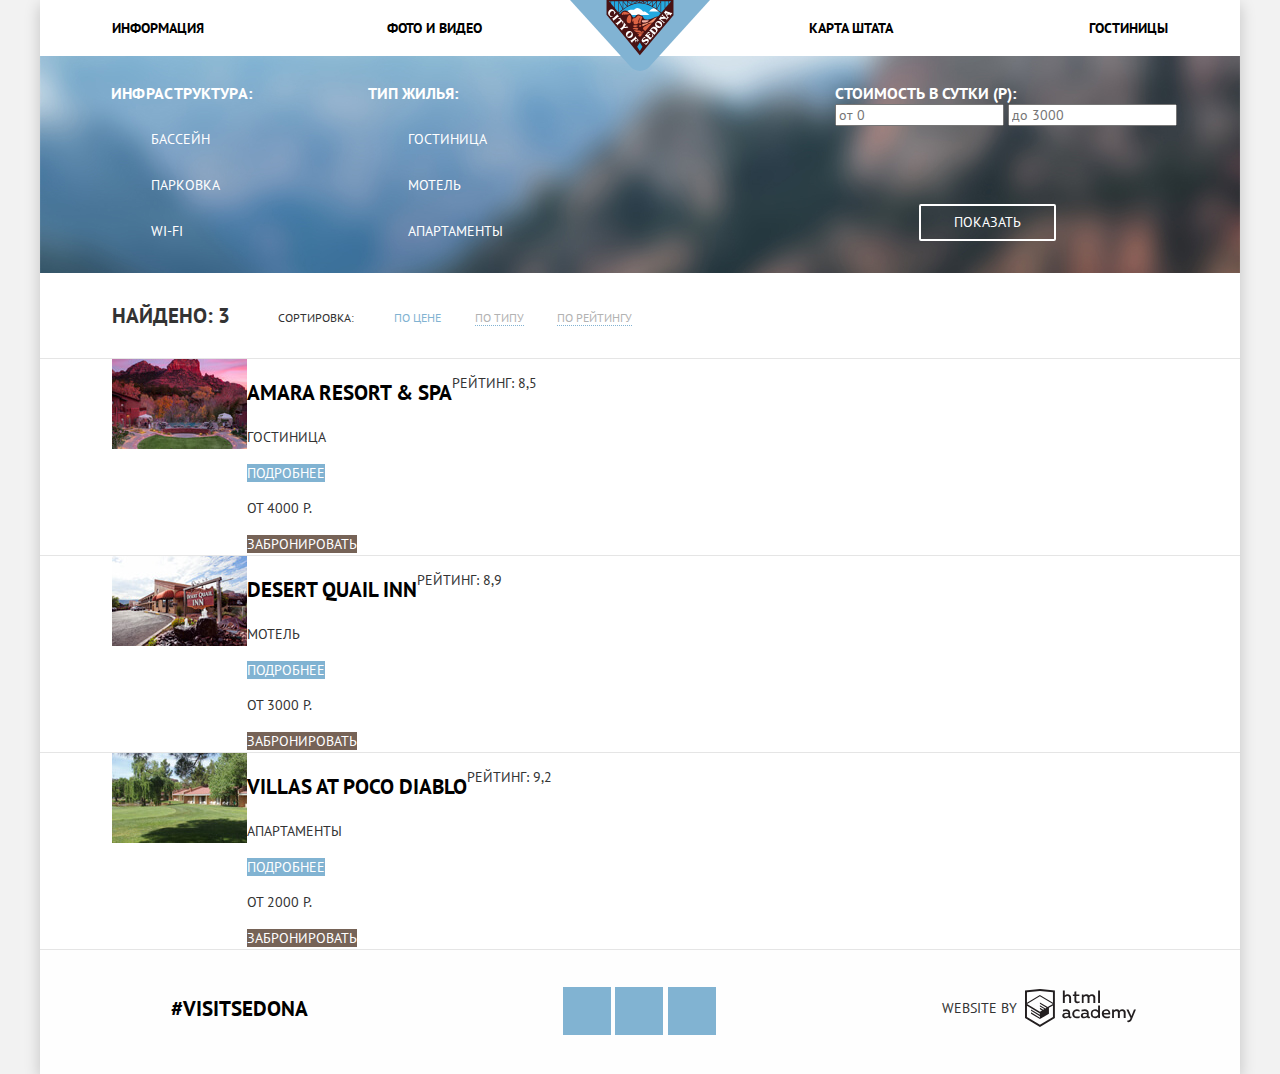
==== catalog.html @ 39cba821 "Improve markup for hotel-item-info block in catalog.html (add div wrappers)" ====
<!DOCTYPE html>
<html lang="ru">
  <head>
    <meta charset="utf-8">
    <title>HTML Academy: Каталог</title>
    <link href="https://fonts.googleapis.com/css?family=PT+Sans:400,700&amp;subset=latin,cyrillic" rel="stylesheet">
    <link href="css/normalize.css" rel="stylesheet">
    <link href="css/style.css" rel="stylesheet" >
  </head>
  <body>
    <div class="container">
      <header class="main-header">
        <div class="main-header-logo">
          <a href="index.html"><img src="img/Svg/logo-sedona.svg" width="140" height="71" alt="City Of Sedona Logo"></a>
        </div>

        <nav class="main-navigation">
          <ul class="site-navigation-list">
            <li class="site-navigation-item"><a href="info.html">Информация</a></li>
            <li class="site-navigation-item"><a href="foto.html">Фото и Видео</a></li>
            <li class="site-navigation-item"><a href="map.html">Карта штата</a></li>
            <li class="site-navigation-item"><a href="#">Гостиницы</a></li>
          </ul>
        </nav>
      </header>

      <main>
        <h1 class="visually-hidden">Отели Седоны</h1>

        <!-- form -->
        <section class="hotel-filters">
          <h2 class="visually-hidden">Параметры фильтрации отелей</h2>
          <form class="filters-form" action="https://echo.htmlacademy.ru" method="post">
            <fieldset class="filter-infrastructure">
              <legend class="filter-legend">Инфраструктура:</legend>
              <ul class="infrastructure-list">
                <li>
                  <input class="filter-checkbox visually-hidden" id="filter-pool" type="checkbox" name="pool" value="pool" checked>
                  <label for="filter-pool">Бассейн</label>
                </li>
                <li>
                  <input class="filter-checkbox visually-hidden" id="filter-parking" type="checkbox" name="parking" value="parking">
                  <label for="filter-parking">Парковка</label>
                </li>
                <li>
                  <input class="filter-checkbox visually-hidden" id="filter-wifi" type="checkbox" name="wi-fi" value="wi-fi">
                  <label for="filter-wifi">Wi-Fi</label>
                </li>
              </ul>
            </fieldset>
            <fieldset class="filter-hotel-type">
              <legend class="filter-legend">Тип жилья:</legend>
              <ul class="hotel-type-list">
                <li>
                  <input class="filter-checkbox visually-hidden" id="filter-hotel" type="checkbox" name="hotel" value="hotel" checked>
                  <label for="filter-hotel">Гостиница</label>
                </li>
                <li>
                  <input class="filter-checkbox visually-hidden" id="filter-motel" type="checkbox" name="motel" value="motel" checked>
                  <label for="filter-motel">Мотель</label>
                </li>
                <li>
                  <input class="filter-checkbox visually-hidden" id="filter-apartments" type="checkbox" name="aparments" value="aparments" checked>
                  <label for="filter-apartments">Апартаменты</label>
                </li>
              </ul>
            </fieldset>
            <fieldset class="filter-price">
              <legend class="filter-legend">Стоимость в сутки (Р):</legend>
              <div class="filter-price-controls">
                <div class="range-prices">
                  <label class="visually-hidden" for="min-price">Минимальная стоимость в сутки</label>
                  <input class="price-input price-input-min" id="min-price" type="text" name="min-price" placeholder="от 0">
                  <label class="visually-hidden" for="max-price">Максимальная стоимость в сутки</label>
                  <input class="price-input price-input-max" id="max-price" type="text" name="max-price" placeholder="до 3000">
                </div>
                <div class="range-control"></div>
                <button class="button button-filter" type="submit">Показать</button>
              </div>
            </fieldset>
          </form>
        </section>

        <section class="sorting">
          <h2 class="visually-hidden">Виды сортировок</h2>
          <p class="sorting-result">Найдено: 3</p>
          <div class="sorting-options">
            <p class="sorting-label">Сортировка:</p>
            <ul class="sortings-list">
              <li class="sortings-item sortings-item-active"><a href="#">По цене</a></li>
              <li class="sortings-item"><a href="#">По типу</a></li>
              <li class="sortings-item"><a href="#">По рейтингу</a></li>
            </ul>
          </div>
          <div class="sorting-arrows">
              <a class="sorting-up" href="#"><span class="visually-hidden">по возрастанию</span></a>
              <a class="sorting-down active" href="#"><span class="visually-hidden">по убыванию</span></a>
          </div>
        </section>

        <section class="hotels-catalog">
          <h2 class="visually-hidden">Список доступных отелей</h2>
          <ul class="hotels-list">
            <li class="hotel-item">
              <div class="hotel-image">
                <img src="img/hotel-amara.jpg" width="135" height="90" alt="hotel Amara">
              </div>
              <div class="hotel-item-info">
                <h3 class="hotel-name"><a href="#">Amara resort & spa</a></h3>
                <div class="hotel-info">
                  <p class="hotel-type">Гостиница</p>
                  <a href="#" class="button button-more">Подробнее</a>
                </div>
                <div class="hotel-reserve">
                  <p class="hotel-price">от 4000 р.</p>
                  <a href="#" class="button button-book">Забронировать</a>
                </div>
              </div>
              <div class="hotel-item-rating">
                <p class="rating-stars stars-4"></p>
                <p class="rating-user-mark">рейтинг: 8,5</p>
              </div>
            </li>
            <li class="hotel-item">
              <div class="hotel-image">
                <img src="img/hotel-quail.jpg" width="135" height="90" alt="Quail motel">
              </div>
              <div class="hotel-item-info">
                <h3 class="hotel-name"><a href="#">Desert Quail inn</a></h3>
                <div class="hotel-info">
                  <p class="hotel-type">Мотель</p>
                  <a href="#" class="button button-more">Подробнее</a>
                </div>
                <div class="hotel-reserve">
                  <p class="hotel-price">от 3000 р.</p>
                  <a href="#" class="button button-book">Забронировать</a>
                </div>
              </div>
              <div class="hotel-item-rating">
                <p class="rating-stars stars-3"></p>
                <p class="rating-user-mark">рейтинг: 8,9</p>
              </div>
            </li>
            <li class="hotel-item">
              <div class="hotel-image">
                <img src="img/hotel-poco.jpg" width="135" height="90" alt="Villas poco diablo">
              </div>
              <div class="hotel-item-info">
                <h3 class="hotel-name"><a href="#">Villas at poco diablo</a></h3>
                <div class="hotel-info">
                  <p class="hotel-type">Апартаменты</p>
                  <a href="#" class="button button-more">Подробнее</a>
                </div>
                <div class="hotel-reserve">
                  <p class="hotel-price">от 2000 р.</p>
                  <a href="#" class="button button-book">Забронировать</a>
                </div>
              </div>
              <div class="hotel-item-rating">
                <p class="rating-stars stars-2"></p>
                <p class="rating-user-mark">рейтинг: 9,2</p>
              </div>
            </li>
          </ul>
        </section>

      </main>

      <footer class="main-footer">
        <p class="footer-hashtag">
          <a href="#">#visitSEDONA</a>
        </p>

        <div class="footer-social">
          <ul>
            <li><a class="social-button social-button-twit" href="#"><span class="visually-hidden">Twitter</span></a></li>
            <li><a class="social-button social-button-fb" href="#"><span class="visually-hidden">Facebook</span></a></li>
            <li><a class="social-button social-button-youtube" href="#"><span class="visually-hidden">YouTube</span></a></li>
          </ul>
        </div>

        <p class="footer-copyright">
          <span>website by</span>
          <a class="copyright-link" href="https://htmlacademy.ru/intensive/htmlcss">
            <span class="visually-hidden">Html Academy</span>
            <img src="img/Svg/logo-htmlacademy.svg" width="115" height="41" alt="Html Academy Logo">
          </a>
        </p>
      </footer>
    </div>

  </body>
</html>
---- css/style.css ----
html {
  box-sizing: border-box;
}

*, *:before, *:after {
  box-sizing: inherit;
}

body {
	margin: 0;
  padding: 0;


	font-family: "PT Sans", Arial, sans-serif;
	font-size: 14px;
	line-height: 21px;
	font-weight: 400;
  text-transform: uppercase;
  color: #333333;
  background-color: #f2f2f2;
}

a {
  text-decoration: none;
}
/* responsive images */
img {
  max-width: 100%;
  height: auto;
}

.button {
  font: inherit;

  text-align: center;
  color: #ffffff;
  vertical-align: middle;
  text-transform: uppercase;

  border: none;
}

.button-search,
.social-button,
.button-more {
  background-color: #81b3d2;
}

.button-search:hover,
.social-button:hover,
.button-more:hover {
  background-color: #669ec0;
}

.button-search:active,
.social-button:active,
.button-more:active {
  background-color: #5496bd;
}

.button-show-form,
.button-book {
  background-color: #766357;
}

.button-show-form:hover,
.button-book:hover {
  background-color: #604e43;
}

.button-show-form:active,
.button-book:active {
  background-color: #503e33;
}


/* accessability */
.visually-hidden {
  clip: rect(1px, 1px, 1px, 1px);
  height: 1px;
  overflow: hidden;
  position: absolute;
  white-space: nowrap;
  width: 1px;
}


.container {
  max-width: 1200px;
  min-width: 768px;
  margin: 0 auto;

  background-color: #ffffff;
  box-shadow: 0 5px 15px 0 rgba(0, 1, 1, 0.2);
}

.main-navigation {
  line-height: 26px;
  font-weight: 700;
}

.main-header {
  position: relative;
}

.main-header-logo {
  position: absolute;
  right: calc(50% - 70px);
  z-index: 1;
}

.site-navigation-list {
  display: flex;
  justify-content: space-between;
  align-items: center;
  height: 56px;
  margin: 0;
  padding: 0 6%;

  list-style: none;
}

.site-navigation-item {
  width: 22%;
}

.site-navigation-item:nth-child(-n+2) {
  text-align: left;
}

.site-navigation-item:nth-child(n+3) {
  text-align: right;
}


.site-navigation-item a {
  color: #000000;
}

.site-navigation-item a:hover,
.site-navigation-item a:focus {
  color: #81b3d2;
}

.site-navigation-item a:active {
  color: #b2b2b2;
}


.hero-image-section {
  position: relative;
  height: 508px;
  overflow: hidden;
}

.hero-image-section::after {
  content: '';
  position: absolute;
  top: 88.75%;
  right: 0;
  bottom: 0;
  left: 0;
  background: url('../img/Svg/polygon.svg') no-repeat;
}

.hero-image {
  position: absolute;
  left: 50%;
  transform: translate(-50%);
  height: 508px;
}

.hero-image-text {
  position: absolute;
  top: 15%;
  right: calc(50% - 229px);
}

.lead-lines {
  padding: 60px 5.9% 35px 5.9%;
  line-height: 26px;
  text-align: center;
}

.lead-main {
  width: 500px;
  margin: 0 auto;

  font-size: 21px;
  font-weight: 700;
}

.lead-secondary {
  margin-top: 29px;
}


.features-general-list,
.features-ordered-list {
  padding: 0;
  list-style: none;
  text-align: center;
}

.features h3 {
  font-size: 21px;
  line-height: 21px;
  font-weight: 700;
}

.feature-with-image,
.features-general-list,
.features-ordered-list {
  display: flex;
  flex-direction: row;
  margin: 0;
 }

.feature-with-image {
  color: #ffffff;
  background-color: #81b3d2;
}

.feature-text,
.feature-general-item,
.feature-ordered-item {
  width: 33.3%;
}

.feature-text {
  text-align: center;
  padding: 46.5px 47px 46px;
}

.feature-text h3 {
  width: 151px;
  margin: 0 auto;
}

.feature-number {
  margin: 25px 0 21px 0;
}


.feature-image {
  width: 66.7%;
  position: relative;
  overflow: hidden;
}

.feature-image img {
    position: absolute;
    /* top city 63% 35% canyon */
    top: 50%;
    left: 50%;
    transform: translate(-50%, -50%);
}

.features-general {
  /* height: 331px; */
}

.feature-general-item {
  padding: 140px 0 81px 0; /*was 73px*/
}
.feature-general-item p {
  width: 290px;
  margin: 25px auto 0;
}


.features-ordered {
  /* height: 256px; */
  background-color: #eeeeee;
}

.features-ordered-list {
  background-color: #eeeeee;
}

.feature-ordered-item {
  padding: 46px 0 60px 0;  /*was 73px*/
}

.feature-ordered-item h3 {
  width: 118px;
  margin: 0 auto;
}

.feature-ordered-item  p:not(.feature-number) {
  width: 270px;
  margin: 0 auto;
}


.search-hotel {
  position: relative;
  padding-top: 26px;
  text-align: center;
}

.search-hotel h2 {
  margin-bottom: 23.5px;
  font-size: 30px;
  line-height: 36px;
  font-weight: 700;
}

.search-hotel-promo {
  margin-bottom: 47px;
  line-height: 24px;
}

.button-show-form {
  display: block;
  width: 568px;
  margin: 0 auto;
  padding: 28px 0 32px;
}

.button-show-form,
.button-search {
  font-size: 21px;
  line-height: 26px;
  font-weight: 700;
}

.search-hotel-form {
  position: absolute;
  left: 50%;
  transform: translate(-50%);
  z-index: 1;
  width: 568px;
  padding: 55px 54px 55px;
  background-color: white;
}


.search-hotel-form input,
.search-hotel-form label {
  line-height: 26px;
  font-weight: 700;
}

.search-hotel-form input {
  font: inherit;

  background-color: #f2f2f2;
  border: none
}

.search-hotel-form input:hover {
  background-color: #ebebeb;
}

.search-hotel-form input:focus {
  background-color: #ffffff;
}

.search-hotel-form p {
  margin-top: 0;
}

.search-form-arrival,
.search-form-departure {
  margin-bottom: 30px;
}

.search-text-input {
  width: 345px;
  height: 38px;
  margin-left: 16px;
  padding-left: 13px;
  text-transform: uppercase;
}

.search-form-arrival,
.search-form-departure {
  position: relative;
}

.calendar-icon {
  position: absolute;
  top: 17px;
  right: 17px;
}

.search-form-numbers {
  display: flex;
}

.search-form-numbers input[type="number"] {
	width: 38px;
	height: 38px;
	/* padding: 6px; */
	text-align: right;
}

.search-form-adults,
.search-form-children {
  position: relative;
  width: 50%;
}

.search-form-adults .button-minus,
.search-form-adults .button-plus,
.search-form-children .button-minus,
.search-form-children .button-plus {
    position: absolute;
    top: 0;
    width: 38px;
    height: 38px;

    font-size: 30px;
    color: #a9a9a9;
    border: none;
    background-color: #f2f2f2;
    cursor: pointer;
}

.search-form-adults label {
  margin-right: 75px;
}

.search-form-children label {
  margin-right: 62px;
  padding-left: 13px;
}


.search-form-adults .button-minus {
  right: 79px;
}
.search-form-adults .button-plus {
  right: 3px;
}

.search-form-adults {
  text-align: left;
}

.search-form-children .button-minus {
  right: 76px;
}

.search-form-children .button-plus {
  right: 0;
}

.button-search {
  width: 458px;
  height: 58px;
  margin-top: 39px;
}


.section-map {
 position: relative;
 height: 473px;
 overflow: visible;
}

.main-footer {
  position: relative;
  display: flex;
  z-index: 1;
  padding: 25px 0;
  background-color: rgba(254, 254, 254, 0.9);
}

.main-footer {
  display: flex;
}

/* TODO: later use flexbox */
.footer-hashtag,
.footer-social,
.footer-copyright {
  width: 33.3%;
  text-align: center;
}

.footer-hashtag {
  font-size: 21px;
  line-height: 26px;
  font-weight: 700;
}

.footer-hashtag a {
  color: #000000;
}

.footer-hashtag a:hover,
.footer-hashtag a:focus {
  color: #81b3d2;
}

.footer-hashtag a:active {
  color: #b2b2b2;
}

.footer-social ul {
  display: flex;
  justify-content: center;
  align-items: center;
  height: 71px;
  margin: 0;
  padding: 0;
  list-style: none;
}

.social-button {
  display: inline-block;
  width: 48px;
  height: 48px;
  margin: 0 2.2px;
  background-color: #81b3d2;

  vertical-align: top;
}

.footer-copyright {
  line-height: 26px;
}

.footer-copyright span,
.footer-copyright a {
  display: inline-block;
  vertical-align: middle;
}

.footer-copyright span {
 padding-bottom: 8px;
}

/* DELETE LATER */
.copyright-link img {
  padding-left: 4px;
}


/* Catalog */

.hotel-filters {
  min-height: 217px;

  color: #ffffff;
  background-color: #5e89b0;
  background-image: url('../img/hotels-blur-back.jpg');
}

.filters-form {
  display: flex;
  justify-content: space-between;
  padding: 27px 5.9% 17px 5.9%;
}

.filters-form fieldset {
  padding: 0;
  border: none;
}

.filter-legend {
  font-size: 16px;
  font-weight: 700;
}

.filters-form ul {
  list-style: none;
}

.filter-infrastructure legend {
  letter-spacing: 0.3px;
}

.infrastructure-list li,
.hotel-type-list li {
  margin-top: 25px;
}

.filter-infrastructure {
  margin-left: 0;
}

.filter-hotel-type {
  margin-left: 10.7%;
}

.filter-price {
  margin-right: -8px;
  margin-left: auto;
}


.filter-checkbox:hover + label,
.filter-checkbox:focus + label {
  color: #ffffff;
}

.filter-checkbox:disabled + label {
  color: #6a6a6a;
}

.button-filter {
  width: 137px;
  /* TODO: delete/change tempmargins */
  margin-top: 78px;
  margin-left: 84px;

  padding: 6px;
  background-color: transparent;
  border: 2px solid #fff;
  border-radius: 2px;
  cursor: pointer;
}


.sorting-result,
.hotel-name {
  font-size: 21px;
  line-height: 26px;
  font-weight: 700;
}


.sorting,
.hotel-item {
  display: flex;
  padding: 0 6%;
  border-bottom: 1px solid #e5e5e5;
}

.sorting {
  height: 86px;
  align-items: center;
}

.sorting-result {
  margin-right: 48px;
  /* margin-top: 29px; */
}

.sorting-options {
  display: flex;
  margin-top: 5px;
  font-size: 12px;
  line-height: 18px;
}

.sorting-label {
  margin: 0 40px 0 0;
}

.sortings-list {
  display: flex;
  justify-content: space-between;
  width: 238px;
}

.sortings-list,
.hotels-list {
  margin: 0;
  padding: 0;
  list-style: none;
}

.sortings-item a {
  color: #b2b2b2;
}

.sortings-item-active a,
.sortings-item a:hover,
.sortings-item a:focus {
  color: #81b3d2;
}

.sortings-item a:active {
  color: #000000;
}

.sortings-item:not(.sortings-item-active) a:not(:active) {
  border-bottom: 1px dotted #81b3d2;
}

.sorting-arrows {
  margin-left: auto;
}


.hotel-name a {
  color: #000000;
}

.hotel-name a:hover,
.hotel-name a:focus {
  color: #81b3d2;
}

.hotel-name a:active {
  color: #b2b2b2;
}
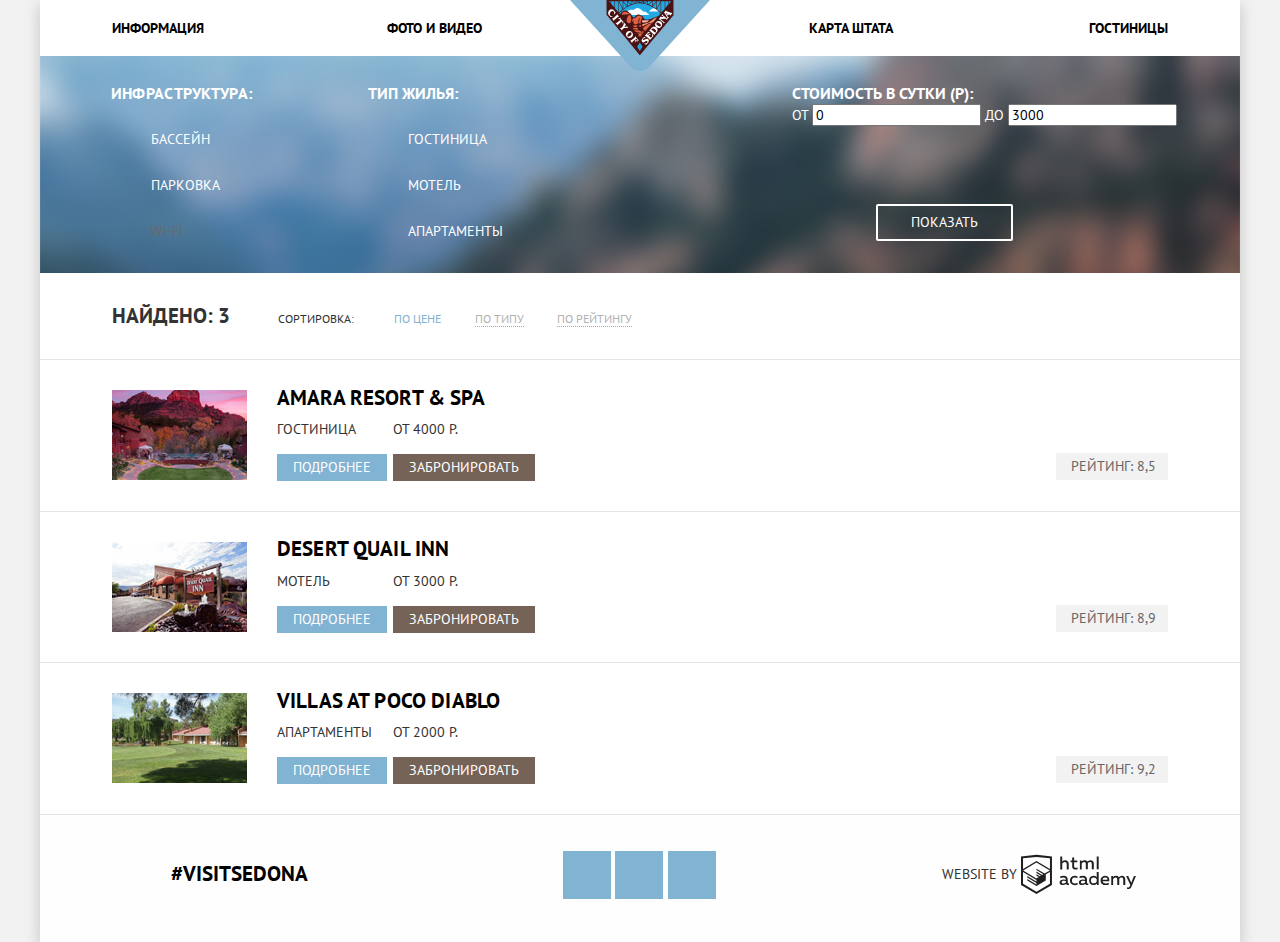
==== commit f1a7f039: "add svg for disabled checkboxes and complete markup for filter-form(redo range control) in catalog.h" ====
--- a/catalog.html
+++ b/catalog.html
@@ -43,7 +43,7 @@
                   <label for="filter-parking">Парковка</label>
                 </li>
                 <li>
-                  <input class="filter-checkbox visually-hidden" id="filter-wifi" type="checkbox" name="wi-fi" value="wi-fi">
+                  <input class="filter-checkbox visually-hidden" id="filter-wifi" type="checkbox" name="wi-fi" value="wi-fi" disabled>
                   <label for="filter-wifi">Wi-Fi</label>
                 </li>
               </ul>
@@ -68,13 +68,17 @@
             <fieldset class="filter-price">
               <legend class="filter-legend">Стоимость в сутки (Р):</legend>
               <div class="filter-price-controls">
-                <div class="range-prices">
-                  <label class="visually-hidden" for="min-price">Минимальная стоимость в сутки</label>
-                  <input class="price-input price-input-min" id="min-price" type="text" name="min-price" placeholder="от 0">
-                  <label class="visually-hidden" for="max-price">Максимальная стоимость в сутки</label>
-                  <input class="price-input price-input-max" id="max-price" type="text" name="max-price" placeholder="до 3000">
+                <div class="price-controls">
+                  <label class="min-price">от <input type="text" name="min-price" value="0"></label>
+                  <label class="max-price">до <input type="text" name="max-price" value="3000"></label>
                 </div>
-                <div class="range-control"></div>
+                <div class="range-controls">
+                  <div class="scale">
+                    <div class="bar"></div>
+                  </div>
+                  <div class="range-toggle range-toggle-min" tabindex="0"></div>
+                  <div class="range-toggle range-toggle-max" tabindex="0"></div>
+                </div>
                 <button class="button button-filter" type="submit">Показать</button>
               </div>
             </fieldset>
@@ -183,7 +187,7 @@
           <span>website by</span>
           <a class="copyright-link" href="https://htmlacademy.ru/intensive/htmlcss">
             <span class="visually-hidden">Html Academy</span>
-            <img src="img/Svg/logo-htmlacademy.svg" width="115" height="41" alt="Html Academy Logo">
+            <svg fill="#231f20" width="115" height="41" xmlns="http://www.w3.org/2000/svg" viewbox="0 0 108.08 36.85"><title>logo-htmlacademy-small1</title><path d="M44.61,26.88a2,2,0,0,0,.55-0.1v1.33a3.25,3.25,0,0,1-1.18.21,1.67,1.67,0,0,1-1.67-1,4.84,4.84,0,0,1-3.14,1.08c-1.51,0-2.91-.83-2.91-2.55,0-2.13,2-2.79,3.71-2.79a11.08,11.08,0,0,1,2.17.25v-0.3c0-1-.76-1.77-2.19-1.77a7.42,7.42,0,0,0-3,.64v-1.7a10.21,10.21,0,0,1,3.19-.55c2.36,0,3.81,1.12,3.81,3.65v3a0.54,0.54,0,0,0,.49.59h0.17Zm-6.44-1.13A1.35,1.35,0,0,0,39.63,27h0.11a3.39,3.39,0,0,0,2.41-1V24.58a9.72,9.72,0,0,0-1.81-.21c-1,0-2.16.33-2.16,1.38h0Zm12.36-6.11a5,5,0,0,1,2.57.64V22a4.08,4.08,0,0,0-2.3-.7,2.75,2.75,0,1,0,0,5.49,5,5,0,0,0,2.43-.64v1.71a6.27,6.27,0,0,1-2.76.57A4.21,4.21,0,0,1,46,24.51q0-.21,0-0.41a4.32,4.32,0,0,1,4.18-4.46h0.38Zm12.17,7.24a2,2,0,0,0,.55-0.1v1.33a3.25,3.25,0,0,1-1.18.21,1.67,1.67,0,0,1-1.67-1,4.84,4.84,0,0,1-3.14,1.08c-1.51,0-2.91-.83-2.91-2.55,0-2.13,2-2.79,3.71-2.79a11.08,11.08,0,0,1,2.17.25v-0.3c0-1-.76-1.77-2.19-1.77a7.42,7.42,0,0,0-3,.64v-1.7a10.21,10.21,0,0,1,3.19-.55c2.36,0,3.81,1.12,3.81,3.65v3a0.54,0.54,0,0,0,.49.59h0.17Zm-6.44-1.13A1.35,1.35,0,0,0,57.73,27h0.11a3.39,3.39,0,0,0,2.41-1V24.58a9.72,9.72,0,0,0-1.81-.21c-1.06,0-2.16.33-2.16,1.38h0ZM73,16V28.2H71.35V26.88a3.88,3.88,0,0,1-3.19,1.54,4.4,4.4,0,0,1,0-8.78,3.81,3.81,0,0,1,3,1.3V16H73Zm-4.53,5.22a2.76,2.76,0,1,0,0,5.52A2.86,2.86,0,0,0,71.15,25V23A2.91,2.91,0,0,0,68.49,21.27ZM79,19.64c3.31,0,4.46,2.68,3.92,5.09H76.7c0.21,1.5,1.67,2.11,3.19,2.11a6.11,6.11,0,0,0,2.64-.59v1.6a7.14,7.14,0,0,1-3,.57C77,28.42,74.78,27,74.78,24a4.18,4.18,0,0,1,4-4.39H79Zm0.09,1.54a2.28,2.28,0,0,0-2.44,2.1v0.06H81.3A2,2,0,0,0,79.13,21.18Zm5.73,7V19.87h1.65v1a3.81,3.81,0,0,1,2.78-1.27A2.86,2.86,0,0,1,91.89,21a4.12,4.12,0,0,1,2.91-1.33A3.06,3.06,0,0,1,98,23V28.2h-1.9V23.05a1.59,1.59,0,0,0-1.42-1.75H94.42a2.8,2.8,0,0,0-2.07,1.12V28.2h-1.9V23.05A1.59,1.59,0,0,0,89,21.31H88.8a3,3,0,0,0-2.21,1.29v5.63H84.86Zm21.31-8.33h1.9l-3.91,9.46c-0.9,2.17-2.09,2.86-3.35,2.86a4.76,4.76,0,0,1-1.1-.14V30.46a2.86,2.86,0,0,0,.85.12c0.9,0,1.58-.64,2.07-1.9l0.17-.42-4-8.4h2l2.86,6.29ZM38.73,1.46V6.22a3.81,3.81,0,0,1,2.7-1.14,3.25,3.25,0,0,1,3.44,3.4v5.15H43V8.72a1.81,1.81,0,0,0-1.61-2h-0.3a2.93,2.93,0,0,0-2.32,1.39v5.52h-1.9V1.46h1.9ZM49.94,2.31v3h3V6.91h-3v3.81c0,1.1.5,1.46,1.58,1.46a4.49,4.49,0,0,0,1.69-.33v1.6A6.8,6.8,0,0,1,51,13.8a2.55,2.55,0,0,1-2.86-2.74V6.89H46.58V5.26h1.5V2.74Zm5.4,11.31V5.28H57v1A3.81,3.81,0,0,1,59.77,5a2.86,2.86,0,0,1,2.6,1.33A4.12,4.12,0,0,1,65.28,5,3.06,3.06,0,0,1,68.44,8.4v5.21h-1.9V8.46a1.59,1.59,0,0,0-1.42-1.75H64.89a2.8,2.8,0,0,0-2.07,1.12v5.78h-1.9V8.46A1.59,1.59,0,0,0,59.5,6.71H59.27A3,3,0,0,0,57.06,8v5.63H55.34ZM71.17,1.45H73V13.6H71.17V1.45ZM14.71,0H14.55L0,1.54V28.21l14.55,8.66,14.55-8.66V1.54Zm12.5,27.1L14.55,34.64,1.9,27.12V16.18l12.59,7.5V25L5.86,19.9v1.31l8.68,5.21v1.39L5.87,22.65V24l8.68,5.21,8.75-5.24V18.31L27.2,16V27.12Zm0-12.53-3.48,2-1.6,1L14.51,13v1.31L21,18.23H21l-0.14.09-1,.54-5.37-3.2V17l4.24,2.52-1,.67-3.2-1.9v1.31l2.1,1.24L14.5,22.1,2,14.65,14.51,7.11Zm0-1.32L14.49,5.76,1.91,13.25v-10L14.56,1.92,27.21,3.25v10h0Z" transform="translate(0 -0.02)" /></svg>
           </a>
         </p>
       </footer>
--- a/css/style.css
+++ b/css/style.css
@@ -631,7 +631,8 @@
 }
 
 .sorting {
-  height: 86px;
+  /* height: 86px; */
+  padding: 9px 6%;
   align-items: center;
 }
 
@@ -686,10 +687,71 @@
   margin-left: auto;
 }
 
+.hotel-item {
+  padding: 30px 6% 24.5px;
+}
+
+.hotel-image {
+  margin-right: 30px;
+}
+
+.hotel-item-info {
+  display: flex;
+  flex-wrap: wrap;
+  width: 258px;
+}
+
+.hotel-name {
+  width: 100%;
+  margin: -5.5px 0 -3px;
+  letter-spacing: 0.15px;
+}
 
 .hotel-name a {
   color: #000000;
 }
+
+.hotel-info {
+  width: 45%;
+}
+
+.hotel-reserve {
+  width: 55%;
+}
+
+.hotel-type,
+.hotel-price {
+  margin: 7px 0 14px;
+}
+
+.button-more, .button-book {
+  display: inline-block;
+  padding: 3px 0;
+  vertical-align: top;
+}
+
+.button-more {
+  width: 110px;
+}
+
+.button-book {
+  width: 142px;
+}
+
+.hotel-item-rating {
+  width: 112px;
+  margin-left: auto;
+}
+
+.rating-user-mark {
+  margin: 63px 0 0;
+  padding: 3px 0 3px 3px;
+  text-align: center;
+  color: #666;
+  background-color: #f2f2f2;
+}
+
+
 
 .hotel-name a:hover,
 .hotel-name a:focus {
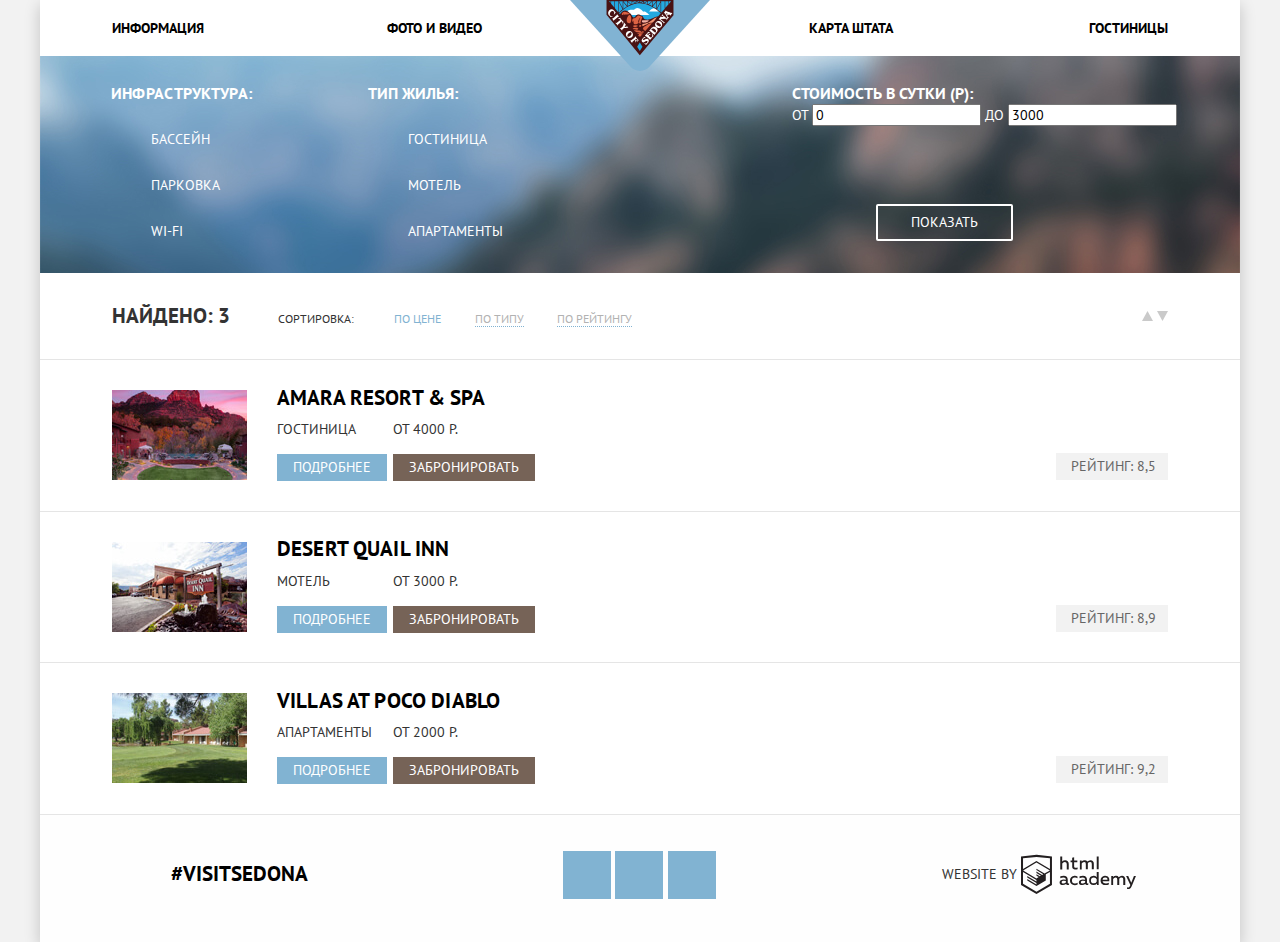
==== commit 2cd37a7d: "complete markup for catalog.html (add sorting icons, add class, delete disabled attr)" ====
--- a/catalog.html
+++ b/catalog.html
@@ -19,7 +19,7 @@
             <li class="site-navigation-item"><a href="info.html">Информация</a></li>
             <li class="site-navigation-item"><a href="foto.html">Фото и Видео</a></li>
             <li class="site-navigation-item"><a href="map.html">Карта штата</a></li>
-            <li class="site-navigation-item"><a href="#">Гостиницы</a></li>
+            <li class="site-navigation-item"><a class="current-page" href="#">Гостиницы</a></li>
           </ul>
         </nav>
       </header>
@@ -43,7 +43,7 @@
                   <label for="filter-parking">Парковка</label>
                 </li>
                 <li>
-                  <input class="filter-checkbox visually-hidden" id="filter-wifi" type="checkbox" name="wi-fi" value="wi-fi" disabled>
+                  <input class="filter-checkbox visually-hidden" id="filter-wifi" type="checkbox" name="wi-fi" value="wi-fi">
                   <label for="filter-wifi">Wi-Fi</label>
                 </li>
               </ul>
@@ -97,8 +97,12 @@
             </ul>
           </div>
           <div class="sorting-arrows">
-              <a class="sorting-up" href="#"><span class="visually-hidden">по возрастанию</span></a>
-              <a class="sorting-down active" href="#"><span class="visually-hidden">по убыванию</span></a>
+              <a class="sort-arrow-item sorting-up" href="#"><span class="visually-hidden">сортировка по возрастанию</span>
+                <svg xmlns="http://www.w3.org/2000/svg" width="11" height="10" viewBox="0 0 11 10"><path fill="#cacaca" d="M5.5 0L0 10h11z"/></svg>
+              </a>
+              <a class="sort-arrow-item sorting-down active" href="#"><span class="visually-hidden">сортировка по убыванию</span>
+                <svg xmlns="http://www.w3.org/2000/svg" width="11" height="10" viewBox="0 0 11 10"><path fill="#cacaca" d="M5.5 10L0 0h11"/></svg>
+              </a>
           </div>
         </section>
 
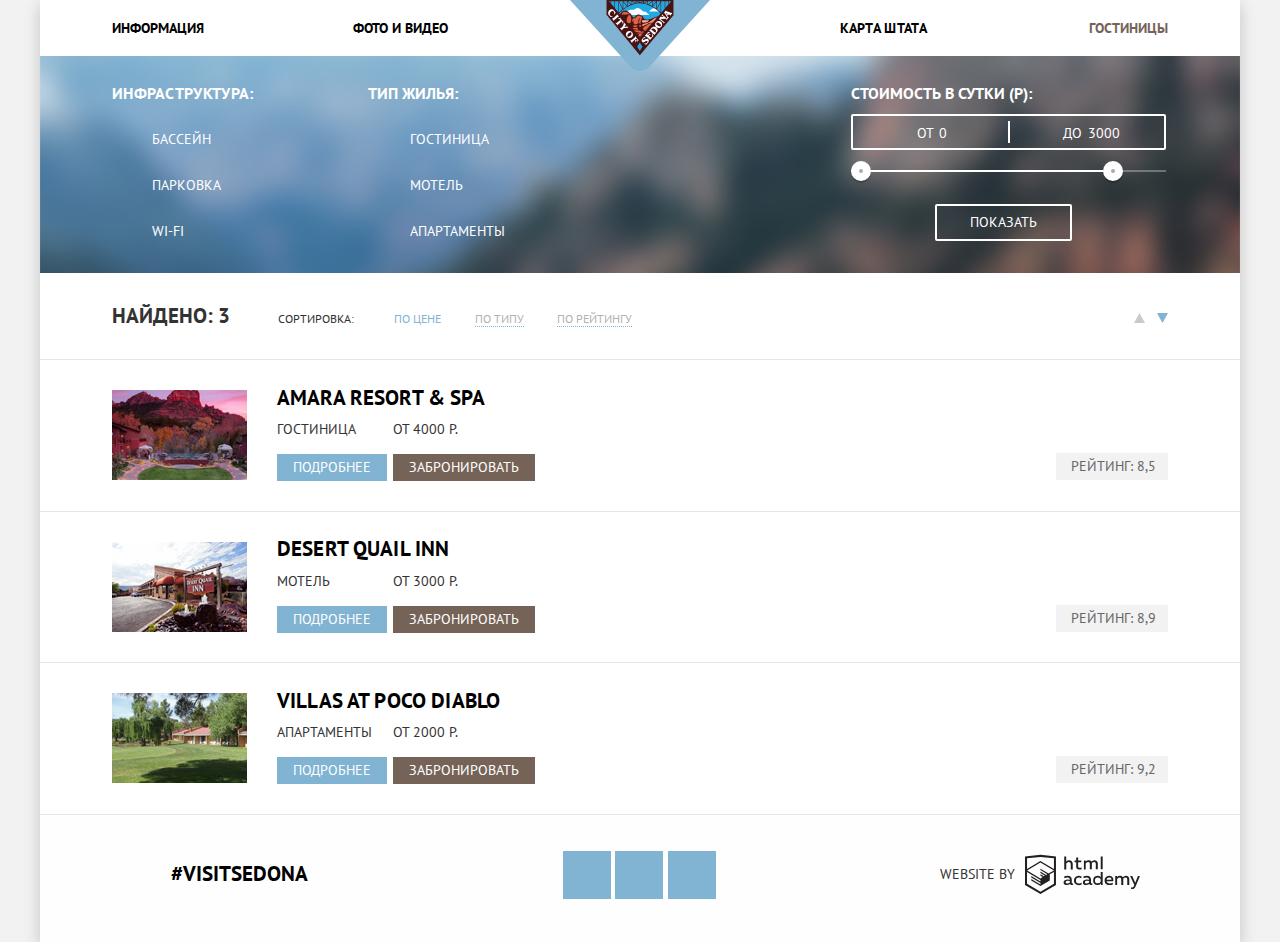
==== commit e6456f73: "add markup for map and styles for map(iframe) and form(animation) in index.html" ====
--- a/catalog.html
+++ b/catalog.html
@@ -8,7 +8,7 @@
     <link href="css/style.css" rel="stylesheet" >
   </head>
   <body>
-    <div class="container">
+    <div class="container page-catalog">
       <header class="main-header">
         <div class="main-header-logo">
           <a href="index.html"><img src="img/Svg/logo-sedona.svg" width="140" height="71" alt="City Of Sedona Logo"></a>
--- a/css/style.css
+++ b/css/style.css
@@ -26,7 +26,7 @@
 /* responsive images */
 img {
   max-width: 100%;
-  height: auto;
+  /* height: auto; */
 }
 
 .button {
@@ -47,14 +47,18 @@
 }
 
 .button-search:hover,
+.button-search:focus,
 .social-button:hover,
-.button-more:hover {
+.social-button:focus,
+.button-more:hover,
+.button-more:focus {
   background-color: #669ec0;
 }
 
 .button-search:active,
 .social-button:active,
 .button-more:active {
+  color: rgba(255, 255, 255, 0.3);
   background-color: #5496bd;
 }
 
@@ -64,24 +68,36 @@
 }
 
 .button-show-form:hover,
-.button-book:hover {
+.button-show-form:focus,
+.button-book:hover,
+.button-book:focus {
   background-color: #604e43;
 }
 
 .button-show-form:active,
 .button-book:active {
+  color: rgba(255, 255, 255, 0.3);
   background-color: #503e33;
 }
 
 
 /* accessability */
-.visually-hidden {
-  clip: rect(1px, 1px, 1px, 1px);
+.visually-hidden:not(:focus):not(:active),
+input[type="checkbox"].visually-hidden,
+input[type="radio"].visually-hidden {
+  position: absolute;
+
+  width: 1px;
   height: 1px;
+  margin: -1px;
+  border: 0;
+  padding: 0;
+
+  white-space: nowrap;
+
+  clip-path: inset(100%);
+  clip: rect(0 0 0 0);
   overflow: hidden;
-  position: absolute;
-  white-space: nowrap;
-  width: 1px;
 }
 
 
@@ -113,7 +129,8 @@
   display: flex;
   justify-content: space-between;
   align-items: center;
-  height: 56px;
+  flex-wrap: wrap;
+  min-height: 56px;
   margin: 0;
   padding: 0 6%;
 
@@ -132,18 +149,29 @@
   text-align: right;
 }
 
+.site-navigation-item:nth-child(2){
+  margin-right: 9.5%;
+}
+
+.site-navigation-item a[href="map.html"] {
+  letter-spacing: 0.3px;
+}
 
 .site-navigation-item a {
   color: #000000;
 }
 
-.site-navigation-item a:hover,
-.site-navigation-item a:focus {
+.site-navigation-item a:hover:not(.current-page),
+.site-navigation-item a:focus:not(.current-page) {
   color: #81b3d2;
 }
 
 .site-navigation-item a:active {
   color: #b2b2b2;
+}
+
+.site-navigation-item .current-page {
+  color: #766357;
 }
 
 
@@ -156,11 +184,13 @@
 .hero-image-section::after {
   content: '';
   position: absolute;
-  top: 88.75%;
+  top: 0;
   right: 0;
   bottom: 0;
   left: 0;
-  background: url('../img/Svg/polygon.svg') no-repeat;
+  background: url('../img/Svg/polygon.svg');
+  background-repeat: no-repeat;
+  background-position: bottom center;
 }
 
 .hero-image {
@@ -177,7 +207,7 @@
 }
 
 .lead-lines {
-  padding: 60px 5.9% 35px 5.9%;
+  padding: 60px 6% 35px;
   line-height: 26px;
   text-align: center;
 }
@@ -188,10 +218,12 @@
 
   font-size: 21px;
   font-weight: 700;
+  letter-spacing: 0.2px;
 }
 
 .lead-secondary {
   margin-top: 29px;
+  letter-spacing: 0.1px;
 }
 
 
@@ -203,6 +235,7 @@
 }
 
 .features h3 {
+  margin: 21px 30px;
   font-size: 21px;
   line-height: 21px;
   font-weight: 700;
@@ -213,6 +246,7 @@
 .features-ordered-list {
   display: flex;
   flex-direction: row;
+  flex-wrap: wrap;
   margin: 0;
  }
 
@@ -229,7 +263,7 @@
 
 .feature-text {
   text-align: center;
-  padding: 46.5px 47px 46px;
+  padding: 46.5px 4% 46px; /*was 47px*/
 }
 
 .feature-text h3 {
@@ -256,11 +290,35 @@
     transform: translate(-50%, -50%);
 }
 
-.features-general {
-  /* height: 331px; */
-}
+.feature-general-item::before {
+  content: '';
+  position: absolute;
+  top: 61px;
+  left: 50%;
+  width: 75px;
+  height: 72px;
+  transform: translate(-50%);
+  background-repeat: no-repeat;
+}
+
+.feature-general-item:nth-child(1)::before {
+  background-image: url(../img/Svg/icon-1.svg);
+}
+
+.feature-general-item:nth-child(2)::before {
+  background-image: url(../img/Svg/icon-3.svg);
+}
+
+.feature-general-item:nth-child(3)::before {
+  top: 57px;
+  width: 61px;
+  height: 77px;
+  background-image: url(../img/Svg/icon-2.svg);
+}
+
 
 .feature-general-item {
+  position: relative;
   padding: 140px 0 81px 0; /*was 73px*/
 }
 .feature-general-item p {
@@ -270,7 +328,6 @@
 
 
 .features-ordered {
-  /* height: 256px; */
   background-color: #eeeeee;
 }
 
@@ -323,6 +380,14 @@
   font-size: 21px;
   line-height: 26px;
   font-weight: 700;
+}
+
+.modal-form-show {
+	display: block;
+	animation: bounce 1s ease;
+}
+.modal-form-hide {
+	display: none;
 }
 
 .search-hotel-form {
@@ -354,6 +419,7 @@
 }
 
 .search-hotel-form input:focus {
+  outline: 2px solid #ebebeb;
   background-color: #ffffff;
 }
 
@@ -381,19 +447,31 @@
 
 .calendar-icon {
   position: absolute;
-  top: 17px;
-  right: 17px;
+  top: 7px;
+  right: 4px;
+  border: none;
+  background-color: transparent;
+}
+
+.calendar-icon:hover svg,
+.calendar-icon:focus svg {
+	fill: #000000;
+}
+
+.calendar-icon:active svg {
+	fill: #81b3d2;
 }
 
 .search-form-numbers {
   display: flex;
+  flex-wrap: wrap;
 }
 
 .search-form-numbers input[type="number"] {
-	width: 38px;
+	width: 40px;
 	height: 38px;
-	/* padding: 6px; */
-	text-align: right;
+  padding-left: 14px;
+  text-align: center;
 }
 
 .search-form-adults,
@@ -447,29 +525,55 @@
   right: 0;
 }
 
+.search-form-numbers .button-minus:hover,
+.search-form-numbers .button-minus:focus,
+.search-form-numbers .button-plus:hover,
+.search-form-numbers .button-plus:focus {
+  color: #000000;
+}
+
+.search-form-numbers .button-minus:active,
+.search-form-numbers .button-plus:active {
+  color: #81b3d2;
+}
+
+
 .button-search {
   width: 458px;
-  height: 58px;
+  min-height: 58px;
   margin-top: 39px;
 }
 
 
 .section-map {
  position: relative;
- height: 473px;
+ min-height: 473px;
  overflow: visible;
+}
+
+.section-map iframe {
+  position: absolute;
+  display: block;
+  width: 100%;
+  height: 593px;
+
+	background-color: #c8ecb8;
+	background-image: url(../img/map.png);
+	background-repeat: no-repeat;
+	border: 0;
 }
 
 .main-footer {
   position: relative;
   display: flex;
+  flex-wrap: wrap;
   z-index: 1;
   padding: 25px 0;
   background-color: rgba(254, 254, 254, 0.9);
 }
 
-.main-footer {
-  display: flex;
+.page-index .main-footer {
+  margin-top: -125px;
 }
 
 /* TODO: later use flexbox */
@@ -503,6 +607,7 @@
   display: flex;
   justify-content: center;
   align-items: center;
+  flex-wrap: wrap;
   height: 71px;
   margin: 0;
   padding: 0;
@@ -510,6 +615,7 @@
 }
 
 .social-button {
+  position: relative;
   display: inline-block;
   width: 48px;
   height: 48px;
@@ -519,6 +625,49 @@
   vertical-align: top;
 }
 
+.social-button::before {
+	content: '';
+	position: absolute;
+	background-repeat: no-repeat;
+}
+
+.social-button-twit::before {
+  top: 17px;
+  left: 16px;
+  width: 17px;
+  height: 15px;
+  background-image: url('../img/svg/twitter.svg');
+}
+
+.social-button-fb::before {
+  top: 14px;
+  left: 17px;
+  width: 17px;
+  height: 22px;
+  background-image: url('../img/svg/fb-icon.svg');
+}
+
+.social-button-youtube::before {
+  top: 17px;
+  left: 14px;
+  width: 20px;
+  height: 17px;
+  background-image: url('../img/svg/youtube.svg');
+}
+
+.social-button:hover,
+.social-button:focus {
+  background-color: #669ec0;
+}
+
+.social-button:active {
+  background-color: #5496bd;
+}
+
+.social-button:active::before {
+  opacity: 0.3;
+}
+
 .footer-copyright {
   line-height: 26px;
 }
@@ -530,14 +679,22 @@
 }
 
 .footer-copyright span {
- padding-bottom: 8px;
-}
-
-/* DELETE LATER */
-.copyright-link img {
-  padding-left: 4px;
-}
-
+  margin-left: 2px;
+  padding-bottom: 8px;
+}
+
+.copyright-link {
+  margin-left: 6px;
+}
+
+.copyright-link:hover svg,
+.copyright-link:focus svg {
+	fill: #81b3d2;
+}
+
+.copyright-link:active svg {
+	fill: #bdbbbc;
+}
 
 /* Catalog */
 
@@ -551,11 +708,13 @@
 
 .filters-form {
   display: flex;
+  flex-wrap: wrap;
   justify-content: space-between;
-  padding: 27px 5.9% 17px 5.9%;
+  padding: 27px 6% 17px;
 }
 
 .filters-form fieldset {
+  max-width: 25%;
   padding: 0;
   border: none;
 }
@@ -573,24 +732,49 @@
   letter-spacing: 0.3px;
 }
 
+.filter-infrastructure label,
+.filter-hotel-type label {
+  position: relative;
+}
+
+.filter-checkbox + label::before {
+	content: '';
+	position: absolute;
+  left: -39.6px;
+  top: -2px;
+  width: 25px;
+  height: 23px;
+	background-image: url('../img/svg/checkbox-off.svg');
+	background-repeat: no-repeat;
+}
+
+.filter-checkbox:checked + label::before {
+	background-image: url('../img/svg/checkbox-on.svg');
+}
+
+.filter-checkbox:checked:disabled + label::before {
+	background-image: url('../img/svg/checkbox-on-disabled.svg');
+}
+
+.filter-checkbox:disabled + label::before {
+	background-image: url('../img/svg/checkbox-off-disabled.svg');
+}
+
+
+
+.filter-checkbox:focus + label::before {
+  outline: 3px solid #81b3d2;
+}
+
+.hotel-type-list label {
+  padding-left: 2px;
+}
+
 .infrastructure-list li,
 .hotel-type-list li {
   margin-top: 25px;
 }
 
-.filter-infrastructure {
-  margin-left: 0;
-}
-
-.filter-hotel-type {
-  margin-left: 10.7%;
-}
-
-.filter-price {
-  margin-right: -8px;
-  margin-left: auto;
-}
-
 
 .filter-checkbox:hover + label,
 .filter-checkbox:focus + label {
@@ -601,10 +785,136 @@
   color: #6a6a6a;
 }
 
+
+.filter-infrastructure {
+  margin-left: 0;
+}
+
+.filter-hotel-type {
+  margin-left: 10.7%;
+}
+.filter-price-controls {
+  width: 315px;
+  margin-top: 10px;
+}
+
+.filter-price {
+  /* display: flex; */
+  /* margin-right: -8px; */
+  margin-left: auto;
+}
+
+.filter-range-title {
+  margin-bottom: 9px;
+
+  font-weight: 600;
+  font-size: 16px;
+  line-height: 21px;
+}
+
+.price-controls {
+  position: relative;
+
+  height: 36px;
+  margin-bottom: 20px;
+
+  font-size: 0;
+
+  border: 2px solid #ffffff;
+  border-radius: 2px;
+}
+
+.price-controls::after {
+  content: "";
+  position: absolute;
+  top: 50%;
+  left: 50%;
+
+  width: 2px;
+  height: 22px;
+
+  background: #ffffff;
+  transform: translate(-50%, -50%);
+}
+
+.price-controls label {
+  display: inline-block;
+
+  font-size: 14px;
+  line-height: 32px;
+  vertical-align: top;
+
+  cursor: pointer;
+}
+
+.price-controls .min-price,
+.price-controls .max-price {
+  width: 146px;
+  padding-left: 64px;
+}
+
+.price-controls input {
+  width: 50px;
+  margin: 0;
+
+  color: inherit;
+  font: inherit;
+
+  background: none;
+  border: none;
+}
+
+.range-controls {
+  position: relative;
+  margin-bottom: 14px;
+}
+
+.range-controls .scale {
+  height: 2px;
+  background: rgba(255, 255, 255, 0.3);
+}
+
+.range-controls .bar {
+  width: 80%;
+  height: 2px;
+
+  background: #ffffff;
+}
+
+.range-toggle {
+  position: absolute;
+  top: -9px;
+
+  width: 4px;
+  height: 4px;
+
+  background: #ababab;
+  border: 8px solid #ffffff;
+  border-radius: 50%;
+  box-shadow: 0 2px 1px 0 rgba(0, 1, 1, 0.2);
+  cursor: pointer;
+  box-sizing: content-box;
+}
+
+.range-toggle:hover,
+.range-toggle:focus {
+  top: -10px;
+  border: 9px solid #ffffff;
+}
+
+
+.range-toggle-min {
+  left: 0;
+}
+
+.range-toggle-max {
+  left: 80%;
+}
+
 .button-filter {
   width: 137px;
   /* TODO: delete/change tempmargins */
-  margin-top: 78px;
+  margin-top: 18px;
   margin-left: 84px;
 
   padding: 6px;
@@ -614,9 +924,16 @@
   cursor: pointer;
 }
 
+.button-filter:hover,
+.button-filter:focus {
+  color: #000000;
+  background: #ffffff;
+}
+
 
 .sorting-result,
 .hotel-name {
+  max-width: 300px;
   font-size: 21px;
   line-height: 26px;
   font-weight: 700;
@@ -626,12 +943,12 @@
 .sorting,
 .hotel-item {
   display: flex;
+  flex-wrap: wrap;
   padding: 0 6%;
   border-bottom: 1px solid #e5e5e5;
 }
 
 .sorting {
-  /* height: 86px; */
   padding: 9px 6%;
   align-items: center;
 }
@@ -643,6 +960,8 @@
 
 .sorting-options {
   display: flex;
+  flex-wrap: wrap;
+  max-width: 40%;
   margin-top: 5px;
   font-size: 12px;
   line-height: 18px;
@@ -654,6 +973,7 @@
 
 .sortings-list {
   display: flex;
+  flex-wrap: wrap;
   justify-content: space-between;
   width: 238px;
 }
@@ -684,8 +1004,25 @@
 }
 
 .sorting-arrows {
+  max-width: 40px;
+  margin-top: 4px;
   margin-left: auto;
 }
+
+.sorting-up {
+  padding-right: 8px;
+}
+
+.sort-arrow-item:hover path,
+.sort-arrow-item:focus path {
+  fill: #231F20;
+}
+
+.sort-arrow-item.active path,
+.sort-arrow-item:active path {
+  fill: #81b3d2;
+}
+
 
 .hotel-item {
   padding: 30px 6% 24.5px;
@@ -698,7 +1035,7 @@
 .hotel-item-info {
   display: flex;
   flex-wrap: wrap;
-  width: 258px;
+  max-width: 258px;
 }
 
 .hotel-name {
@@ -743,8 +1080,31 @@
   margin-left: auto;
 }
 
+.rating-stars {
+  height: 18px;
+  margin: 0;
+  margin-top: -1px;
+  margin-right: -2px;
+  background-image: url('../img/svg/star.svg');
+  background-repeat: repeat no-repeat;
+  background-position: right center;
+  background-size: 24px 20px;
+}
+
+.stars-4 {
+  margin-left: 20px;
+}
+
+.stars-3 {
+  margin-left: 40px;
+}
+
+.stars-2 {
+  margin-left: 65px;
+}
+
 .rating-user-mark {
-  margin: 63px 0 0;
+  margin: 46px 0 0;
   padding: 3px 0 3px 3px;
   text-align: center;
   color: #666;
@@ -761,3 +1121,12 @@
 .hotel-name a:active {
   color: #b2b2b2;
 }
+
+
+@keyframes bounce {
+	0% 		{ -webkit-transform: translate(-50%,-150px); transform: translate(-50%, -150px); }
+	50% 		{ -webkit-transform: translate(-50%,25px); transform: translate(-50%, 25px); }
+	75% 		{ -webkit-transform: translate(-50%,-50px); transform: translate(-50%, -50px); }
+	90% 		{ -webkit-transform: translate(-50%,5px); transform: translate(-50%, 5px); }
+	100% 		{ -webkit-transform: translate(-50%,0); transform: translate(-50%, 0); }
+}
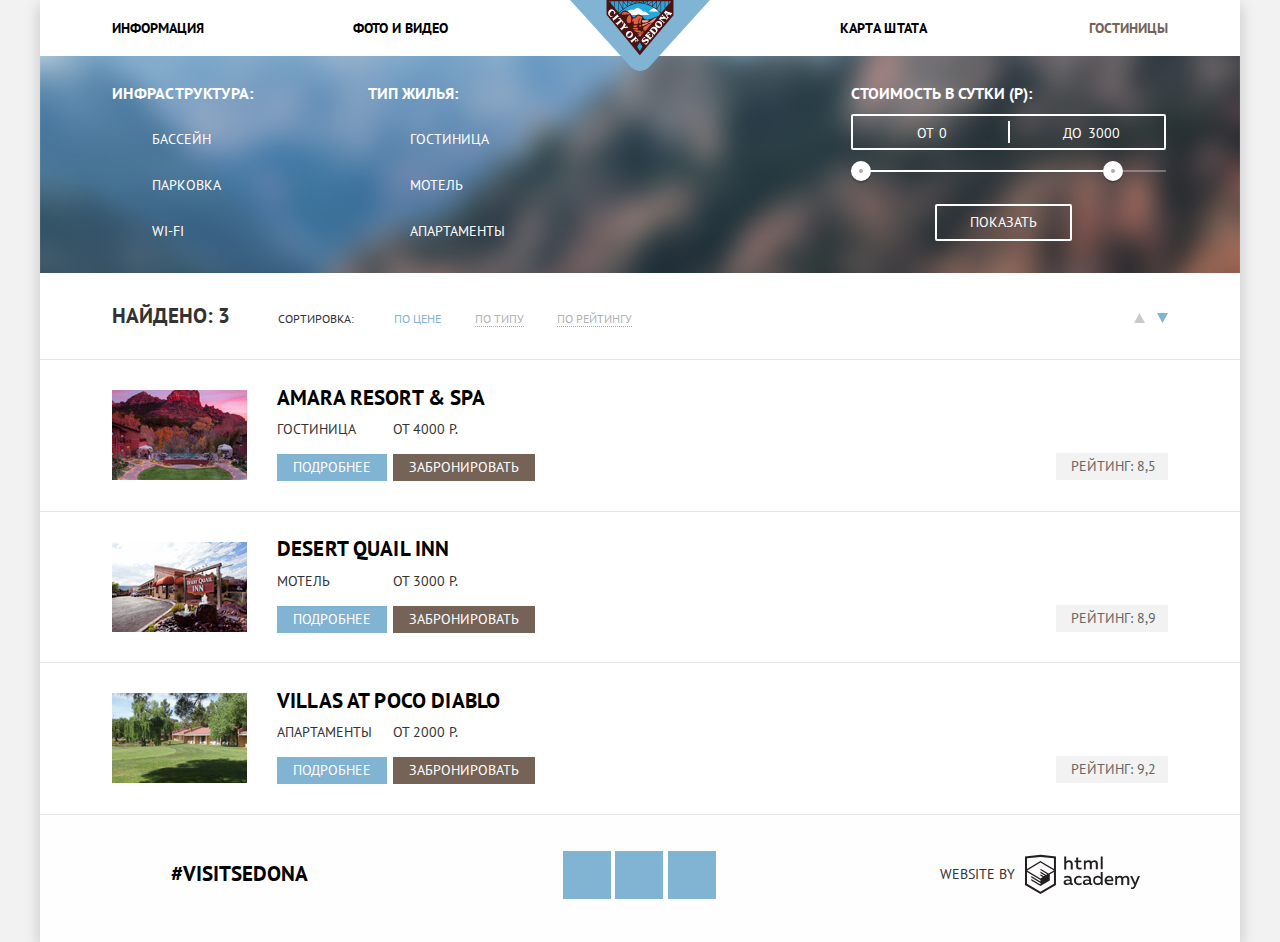
==== commit 4635a6c0: "add minified files and add them to html files" ====
--- a/catalog.html
+++ b/catalog.html
@@ -4,8 +4,8 @@
     <meta charset="utf-8">
     <title>HTML Academy: Каталог</title>
     <link href="https://fonts.googleapis.com/css?family=PT+Sans:400,700&amp;subset=latin,cyrillic" rel="stylesheet">
-    <link href="css/normalize.css" rel="stylesheet">
-    <link href="css/style.css" rel="stylesheet" >
+    <link href="css/normalize.min.css" rel="stylesheet">
+    <link href="css/style.min.css" rel="stylesheet" >
   </head>
   <body>
     <div class="container page-catalog">
--- a/css/style.min.css
+++ b/css/style.min.css
@@ -0,0 +1 @@
+html{box-sizing:border-box}*,:before,:after{box-sizing:inherit}body{margin:0;padding:0;font-family:"PT Sans",Arial,sans-serif;font-size:14px;line-height:21px;font-weight:400;text-transform:uppercase;color:#333;background-color:#f2f2f2}a{text-decoration:none}img{max-width:100%}.button{font:inherit;text-align:center;color:#fff;vertical-align:middle;text-transform:uppercase;border:none}.button-search,.social-button,.button-more{background-color:#81b3d2}.button-search:hover,.button-search:focus,.social-button:hover,.social-button:focus,.button-more:hover,.button-more:focus{background-color:#669ec0}.button-search:active,.social-button:active,.button-more:active{color:rgba(255,255,255,0.3);background-color:#5496bd}.button-show-form,.button-book{background-color:#766357}.button-show-form:hover,.button-show-form:focus,.button-book:hover,.button-book:focus{background-color:#604e43}.button-show-form:active,.button-book:active{color:rgba(255,255,255,0.3);background-color:#503e33}.visually-hidden:not(:focus):not(:active),input[type="checkbox"].visually-hidden,input[type="radio"].visually-hidden{position:absolute;width:1px;height:1px;margin:-1px;border:0;padding:0;white-space:nowrap;clip-path:inset(100%);clip:rect(0 0 0 0);overflow:hidden}.container{max-width:1200px;min-width:768px;margin:0 auto;background-color:#fff;box-shadow:0 5px 15px 0 rgba(0,1,1,0.2)}.main-navigation{line-height:26px;font-weight:700}.main-header{position:relative}.main-header-logo{position:absolute;right:calc(50% - 70px);z-index:1}.site-navigation-list{display:flex;justify-content:space-between;align-items:center;flex-wrap:wrap;min-height:56px;margin:0;padding:0 6%;list-style:none}.site-navigation-item{width:22%}.site-navigation-item:nth-child(-n+2){text-align:left}.site-navigation-item:nth-child(n+3){text-align:right}.site-navigation-item:nth-child(2){margin-right:9.5%}.site-navigation-item a[href="map.html"]{letter-spacing:.3px}.site-navigation-item a{color:#000}.site-navigation-item a:hover:not(.current-page),.site-navigation-item a:focus:not(.current-page){color:#81b3d2}.site-navigation-item a:active{color:#b2b2b2}.site-navigation-item .current-page{color:#766357}.hero-image-section{position:relative;height:508px;overflow:hidden}.hero-image-section::after{content:'';position:absolute;top:0;right:0;bottom:0;left:0;background:url(../img/Svg/polygon.svg);background-repeat:no-repeat;background-position:bottom center}.hero-image{position:absolute;left:50%;transform:translate(-50%);height:508px}.hero-image-text{position:absolute;top:15%;right:calc(50% - 229px)}.lead-lines{padding:60px 6% 35px;line-height:26px;text-align:center}.lead-main{width:500px;margin:0 auto;font-size:21px;font-weight:700;letter-spacing:.2px}.lead-secondary{margin-top:29px;letter-spacing:.1px}.features-general-list,.features-ordered-list{padding:0;list-style:none;text-align:center}.features h3{margin:21px 30px;font-size:21px;line-height:21px;font-weight:700}.feature-with-image,.features-general-list,.features-ordered-list{display:flex;flex-direction:row;flex-wrap:wrap;margin:0}.feature-with-image{color:#fff;background-color:#81b3d2}.feature-text,.feature-general-item,.feature-ordered-item{width:33.3%}.feature-text{text-align:center;padding:46.5px 4% 46px}.feature-text h3{width:151px;margin:0 auto}.feature-number{margin:25px 0 21px}.feature-image{width:66.7%;position:relative;overflow:hidden}.feature-image img{position:absolute;top:50%;left:50%;transform:translate(-50%,-50%)}.feature-general-item::before{content:'';position:absolute;top:61px;left:50%;width:75px;height:72px;transform:translate(-50%);background-repeat:no-repeat}.feature-general-item:nth-child(1)::before{background-image:url(../img/Svg/icon-1.svg)}.feature-general-item:nth-child(2)::before{background-image:url(../img/Svg/icon-3.svg)}.feature-general-item:nth-child(3)::before{top:57px;width:61px;height:77px;background-image:url(../img/Svg/icon-2.svg)}.feature-general-item{position:relative;padding:140px 0 81px}.feature-general-item p{max-width:290px;margin:25px auto 0}.features-ordered{background-color:#eee}.features-ordered-list{background-color:#eee}.feature-ordered-item{padding:46px 0 60px}.feature-ordered-item h3{width:118px;margin:0 auto}.feature-ordered-item p:not(.feature-number){max-width:270px;margin:0 auto}.search-hotel{position:relative;padding-top:26px;text-align:center}.search-hotel h2{margin-bottom:23.5px;font-size:30px;line-height:36px;font-weight:700}.search-hotel-promo{margin-bottom:47px;line-height:24px}.button-show-form{display:block;width:568px;margin:0 auto;padding:28px 0 32px}.button-show-form,.button-search{font-size:21px;line-height:26px;font-weight:700}.modal-form-show{display:block;animation:bounce 1s ease}.modal-form-hide{display:none}.search-hotel-form{position:absolute;left:50%;transform:translate(-50%);z-index:1;width:568px;padding:55px 54px;background-color:#fff}.search-hotel-form input,.search-hotel-form label{line-height:26px;font-weight:700}.search-hotel-form input{font:inherit;background-color:#f2f2f2;border:none}.search-hotel-form input:hover{background-color:#ebebeb}.search-hotel-form input:focus{outline:2px solid #ebebeb;background-color:#fff}.search-hotel-form p{margin-top:0}.search-form-arrival,.search-form-departure{margin-bottom:30px}.search-text-input{width:345px;height:38px;margin-left:16px;padding-left:13px;text-transform:uppercase}.search-form-arrival,.search-form-departure{position:relative}.calendar-icon{position:absolute;top:7px;right:4px;border:none;background-color:transparent}.calendar-icon:hover svg,.calendar-icon:focus svg{fill:#000}.calendar-icon:active svg{fill:#81b3d2}.search-form-numbers{display:flex;flex-wrap:wrap}.search-form-numbers input[type="number"]{width:40px;height:38px;padding-left:14px;text-align:center}.search-form-adults,.search-form-children{position:relative;width:50%}.search-form-adults .button-minus,.search-form-adults .button-plus,.search-form-children .button-minus,.search-form-children .button-plus{position:absolute;top:0;width:38px;height:38px;font-size:30px;color:#a9a9a9;border:none;background-color:#f2f2f2;cursor:pointer}.search-form-adults label{margin-right:75px}.search-form-children label{margin-right:62px;padding-left:13px}.search-form-adults .button-minus{right:79px}.search-form-adults .button-plus{right:3px}.search-form-adults{text-align:left}.search-form-children .button-minus{right:76px}.search-form-children .button-plus{right:0}.search-form-numbers .button-minus:hover,.search-form-numbers .button-minus:focus,.search-form-numbers .button-plus:hover,.search-form-numbers .button-plus:focus{color:#000}.search-form-numbers .button-minus:active,.search-form-numbers .button-plus:active{color:#81b3d2}.button-search{width:458px;min-height:58px;margin-top:39px}.section-map{position:relative;min-height:473px;overflow:visible}.section-map iframe{position:absolute;display:block;width:100%;height:593px;background-color:#c8ecb8;background-image:url(../img/map.png);background-repeat:no-repeat;border:0}.main-footer{position:relative;display:flex;flex-wrap:wrap;z-index:1;padding:25px 0;background-color:rgba(254,254,254,0.9)}.page-index .main-footer{margin-top:-125px}.footer-hashtag,.footer-social,.footer-copyright{width:33.3%;text-align:center}.footer-hashtag{font-size:21px;line-height:26px;font-weight:700}.footer-hashtag a{color:#000}.footer-hashtag a:hover,.footer-hashtag a:focus{color:#81b3d2}.footer-hashtag a:active{color:#b2b2b2}.footer-social ul{display:flex;justify-content:center;align-items:center;flex-wrap:wrap;height:71px;margin:0;padding:0;list-style:none}.social-button{position:relative;display:inline-block;width:48px;height:48px;margin:0 2.2px;background-color:#81b3d2;vertical-align:top}.social-button::before{content:'';position:absolute;background-repeat:no-repeat}.social-button-twit::before{top:17px;left:16px;width:17px;height:15px;background-image:url(../img/svg/twitter.svg)}.social-button-fb::before{top:14px;left:17px;width:17px;height:22px;background-image:url(../img/svg/fb-icon.svg)}.social-button-youtube::before{top:17px;left:14px;width:20px;height:17px;background-image:url(../img/svg/youtube.svg)}.social-button:hover,.social-button:focus{background-color:#669ec0}.social-button:active{background-color:#5496bd}.social-button:active::before{opacity:.3}.footer-copyright{line-height:26px}.footer-copyright span,.footer-copyright a{display:inline-block;vertical-align:middle}.footer-copyright span{margin-left:2px;padding-bottom:8px}.copyright-link{margin-left:6px}.copyright-link:hover svg,.copyright-link:focus svg{fill:#81b3d2}.copyright-link:active svg{fill:#bdbbbc}.hotel-filters{min-height:217px;color:#fff;background-color:#5e89b0;background-image:url(../img/hotels-blur-back.jpg);background-position:0 -54px}.filters-form{display:flex;flex-wrap:wrap;justify-content:space-between;padding:27px 6% 17px}.filters-form fieldset{max-width:25%;padding:0;border:none}.filter-legend{font-size:16px;font-weight:700}.filters-form ul{list-style:none}.filter-infrastructure legend{letter-spacing:.3px}.filter-infrastructure label,.filter-hotel-type label{position:relative}.filter-checkbox + label::before{content:'';position:absolute;left:-39.6px;top:-2px;width:25px;height:23px;background-image:url(../img/svg/checkbox-off.svg);background-repeat:no-repeat}.filter-checkbox:checked + label::before{background-image:url(../img/svg/checkbox-on.svg)}.filter-checkbox:checked:disabled + label::before{background-image:url(../img/svg/checkbox-on-disabled.svg)}.filter-checkbox:disabled + label::before{background-image:url(../img/svg/checkbox-off-disabled.svg)}.filter-checkbox:focus + label::before{outline:3px solid #81b3d2}.hotel-type-list label{padding-left:2px}.infrastructure-list li,.hotel-type-list li{margin-top:25px}.filter-checkbox:hover + label,.filter-checkbox:focus + label{color:#fff}.filter-checkbox:disabled + label{color:#6a6a6a}.filter-infrastructure{margin-left:0}.filter-hotel-type{margin-left:10.7%}.filter-price-controls{width:315px;margin-top:10px}.filter-price{margin-left:auto}.filter-range-title{margin-bottom:9px;font-weight:600;font-size:16px;line-height:21px}.price-controls{position:relative;height:36px;margin-bottom:20px;font-size:0;border:2px solid #fff;border-radius:2px}.price-controls::after{content:"";position:absolute;top:50%;left:50%;width:2px;height:22px;background:#fff;transform:translate(-50%,-50%)}.price-controls label{display:inline-block;font-size:14px;line-height:32px;vertical-align:top;cursor:pointer}.price-controls .min-price,.price-controls .max-price{width:146px;padding-left:64px}.price-controls input{width:50px;margin:0;color:inherit;font:inherit;background:none;border:none}.range-controls{position:relative;margin-bottom:14px}.range-controls .scale{height:2px;background:rgba(255,255,255,0.3)}.range-controls .bar{width:80%;height:2px;background:#fff}.range-toggle{position:absolute;top:-9px;width:4px;height:4px;background:#ababab;border:8px solid #fff;border-radius:50%;box-shadow:0 2px 1px 0 rgba(0,1,1,0.2);cursor:pointer;box-sizing:content-box}.range-toggle:hover,.range-toggle:focus{top:-10px;border:9px solid #fff}.range-toggle-min{left:0}.range-toggle-max{left:80%}.button-filter{width:137px;margin-top:18px;margin-left:84px;padding:6px;background-color:transparent;border:2px solid #fff;border-radius:2px;cursor:pointer}.button-filter:hover,.button-filter:focus{color:#000;background:#fff}.sorting-result,.hotel-name{max-width:300px;font-size:21px;line-height:26px;font-weight:700}.sorting,.hotel-item{display:flex;flex-wrap:wrap;padding:0 6%;border-bottom:1px solid #e5e5e5}.sorting{padding:9px 6%;align-items:center}.sorting-result{margin-right:48px}.sorting-options{display:flex;flex-wrap:wrap;max-width:40%;margin-top:5px;font-size:12px;line-height:18px}.sorting-label{margin:0 40px 0 0}.sortings-list{display:flex;flex-wrap:wrap;justify-content:space-between;width:238px}.sortings-list,.hotels-list{margin:0;padding:0;list-style:none}.sortings-item a{color:#b2b2b2}.sortings-item-active a,.sortings-item a:hover,.sortings-item a:focus{color:#81b3d2}.sortings-item a:active{color:#000}.sortings-item:not(.sortings-item-active) a:not(:active){border-bottom:1px dotted #81b3d2}.sorting-arrows{max-width:40px;margin-top:4px;margin-left:auto}.sorting-up{padding-right:8px}.sort-arrow-item:hover path,.sort-arrow-item:focus path{fill:#231F20}.sort-arrow-item.active path,.sort-arrow-item:active path{fill:#81b3d2}.hotel-item{padding:30px 6% 24.5px}.hotel-image{margin-right:30px}.hotel-item-info{display:flex;flex-wrap:wrap;max-width:258px}.hotel-name{width:100%;margin:-5.5px 0 -3px;letter-spacing:.15px}.hotel-name a{color:#000}.hotel-info{width:45%}.hotel-reserve{width:55%}.hotel-type,.hotel-price{margin:7px 0 14px}.button-more,.button-book{display:inline-block;padding:3px 0;vertical-align:top}.button-more{width:110px}.button-book{width:142px}.hotel-item-rating{width:112px;margin-left:auto}.rating-stars{height:18px;margin:0;margin-top:-1px;margin-right:-2px;background-image:url(../img/svg/star.svg);background-repeat:repeat no-repeat;background-position:right center;background-size:24px 20px}.stars-4{margin-left:20px}.stars-3{margin-left:40px}.stars-2{margin-left:65px}.rating-user-mark{margin:46px 0 0;padding:3px 0 3px 3px;text-align:center;color:#666;background-color:#f2f2f2}.hotel-name a:hover,.hotel-name a:focus{color:#81b3d2}.hotel-name a:active{color:#b2b2b2}@keyframes bounce{0%{-webkit-transform:translate(-50%,-150px);transform:translate(-50%,-150px)}50%{-webkit-transform:translate(-50%,25px);transform:translate(-50%,25px)}75%{-webkit-transform:translate(-50%,-50px);transform:translate(-50%,-50px)}90%{-webkit-transform:translate(-50%,5px);transform:translate(-50%,5px)}100%{-webkit-transform:translate(-50%,0);transform:translate(-50%,0)}}
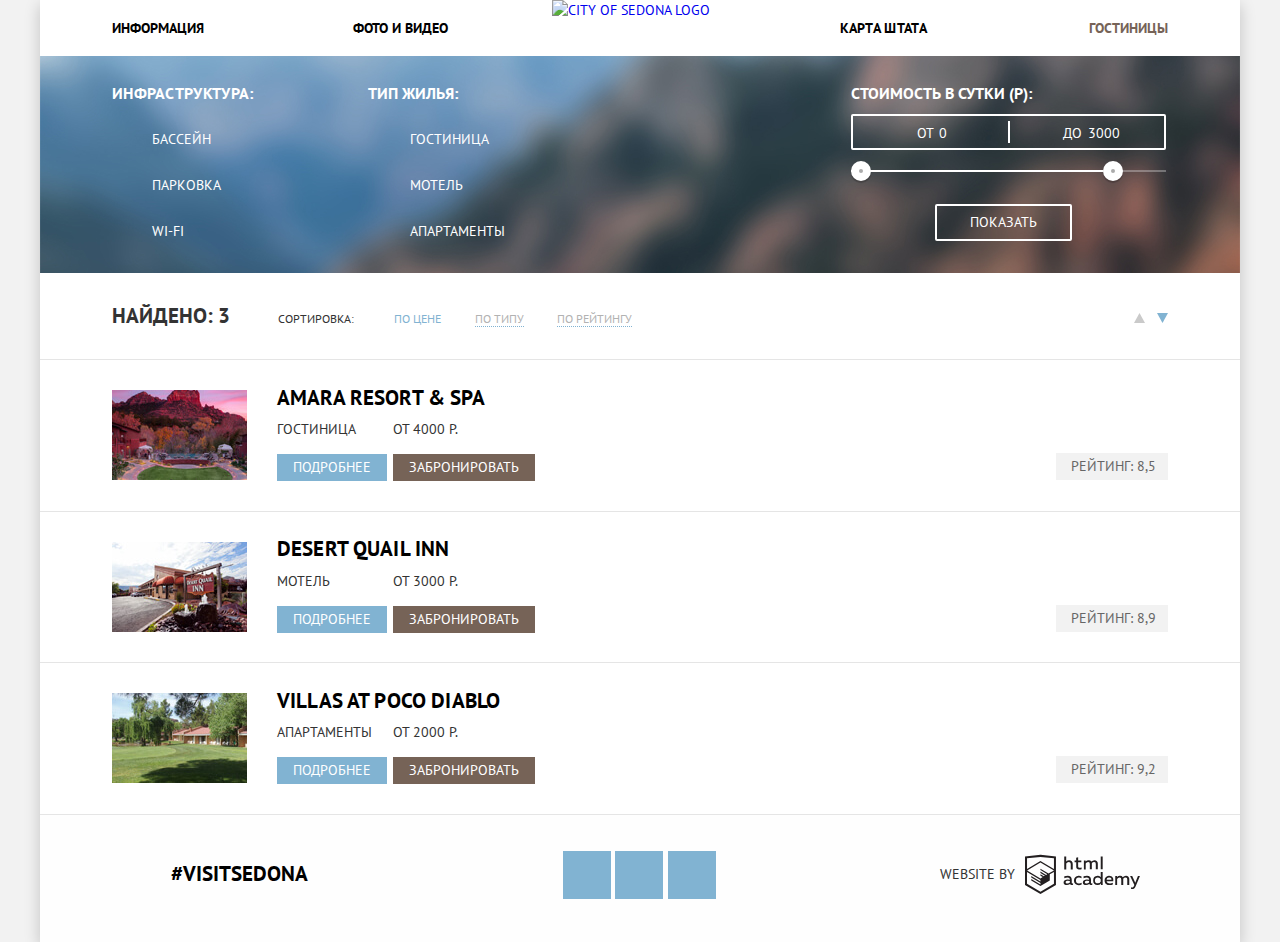
==== commit a1699b48: "change name folder to lowercase (Svg to svg)" ====
--- a/catalog.html
+++ b/catalog.html
@@ -11,7 +11,7 @@
     <div class="container page-catalog">
       <header class="main-header">
         <div class="main-header-logo">
-          <a href="index.html"><img src="img/Svg/logo-sedona.svg" width="140" height="71" alt="City Of Sedona Logo"></a>
+          <a href="index.html"><img src="img/svg/logo-sedona.svg" width="140" height="71" alt="City Of Sedona Logo"></a>
         </div>
 
         <nav class="main-navigation">
--- a/css/style.min.css
+++ b/css/style.min.css
@@ -1 +1 @@
-html{box-sizing:border-box}*,:before,:after{box-sizing:inherit}body{margin:0;padding:0;font-family:"PT Sans",Arial,sans-serif;font-size:14px;line-height:21px;font-weight:400;text-transform:uppercase;color:#333;background-color:#f2f2f2}a{text-decoration:none}img{max-width:100%}.button{font:inherit;text-align:center;color:#fff;vertical-align:middle;text-transform:uppercase;border:none}.button-search,.social-button,.button-more{background-color:#81b3d2}.button-search:hover,.button-search:focus,.social-button:hover,.social-button:focus,.button-more:hover,.button-more:focus{background-color:#669ec0}.button-search:active,.social-button:active,.button-more:active{color:rgba(255,255,255,0.3);background-color:#5496bd}.button-show-form,.button-book{background-color:#766357}.button-show-form:hover,.button-show-form:focus,.button-book:hover,.button-book:focus{background-color:#604e43}.button-show-form:active,.button-book:active{color:rgba(255,255,255,0.3);background-color:#503e33}.visually-hidden:not(:focus):not(:active),input[type="checkbox"].visually-hidden,input[type="radio"].visually-hidden{position:absolute;width:1px;height:1px;margin:-1px;border:0;padding:0;white-space:nowrap;clip-path:inset(100%);clip:rect(0 0 0 0);overflow:hidden}.container{max-width:1200px;min-width:768px;margin:0 auto;background-color:#fff;box-shadow:0 5px 15px 0 rgba(0,1,1,0.2)}.main-navigation{line-height:26px;font-weight:700}.main-header{position:relative}.main-header-logo{position:absolute;right:calc(50% - 70px);z-index:1}.site-navigation-list{display:flex;justify-content:space-between;align-items:center;flex-wrap:wrap;min-height:56px;margin:0;padding:0 6%;list-style:none}.site-navigation-item{width:22%}.site-navigation-item:nth-child(-n+2){text-align:left}.site-navigation-item:nth-child(n+3){text-align:right}.site-navigation-item:nth-child(2){margin-right:9.5%}.site-navigation-item a[href="map.html"]{letter-spacing:.3px}.site-navigation-item a{color:#000}.site-navigation-item a:hover:not(.current-page),.site-navigation-item a:focus:not(.current-page){color:#81b3d2}.site-navigation-item a:active{color:#b2b2b2}.site-navigation-item .current-page{color:#766357}.hero-image-section{position:relative;height:508px;overflow:hidden}.hero-image-section::after{content:'';position:absolute;top:0;right:0;bottom:0;left:0;background:url(../img/Svg/polygon.svg);background-repeat:no-repeat;background-position:bottom center}.hero-image{position:absolute;left:50%;transform:translate(-50%);height:508px}.hero-image-text{position:absolute;top:15%;right:calc(50% - 229px)}.lead-lines{padding:60px 6% 35px;line-height:26px;text-align:center}.lead-main{width:500px;margin:0 auto;font-size:21px;font-weight:700;letter-spacing:.2px}.lead-secondary{margin-top:29px;letter-spacing:.1px}.features-general-list,.features-ordered-list{padding:0;list-style:none;text-align:center}.features h3{margin:21px 30px;font-size:21px;line-height:21px;font-weight:700}.feature-with-image,.features-general-list,.features-ordered-list{display:flex;flex-direction:row;flex-wrap:wrap;margin:0}.feature-with-image{color:#fff;background-color:#81b3d2}.feature-text,.feature-general-item,.feature-ordered-item{width:33.3%}.feature-text{text-align:center;padding:46.5px 4% 46px}.feature-text h3{width:151px;margin:0 auto}.feature-number{margin:25px 0 21px}.feature-image{width:66.7%;position:relative;overflow:hidden}.feature-image img{position:absolute;top:50%;left:50%;transform:translate(-50%,-50%)}.feature-general-item::before{content:'';position:absolute;top:61px;left:50%;width:75px;height:72px;transform:translate(-50%);background-repeat:no-repeat}.feature-general-item:nth-child(1)::before{background-image:url(../img/Svg/icon-1.svg)}.feature-general-item:nth-child(2)::before{background-image:url(../img/Svg/icon-3.svg)}.feature-general-item:nth-child(3)::before{top:57px;width:61px;height:77px;background-image:url(../img/Svg/icon-2.svg)}.feature-general-item{position:relative;padding:140px 0 81px}.feature-general-item p{max-width:290px;margin:25px auto 0}.features-ordered{background-color:#eee}.features-ordered-list{background-color:#eee}.feature-ordered-item{padding:46px 0 60px}.feature-ordered-item h3{width:118px;margin:0 auto}.feature-ordered-item p:not(.feature-number){max-width:270px;margin:0 auto}.search-hotel{position:relative;padding-top:26px;text-align:center}.search-hotel h2{margin-bottom:23.5px;font-size:30px;line-height:36px;font-weight:700}.search-hotel-promo{margin-bottom:47px;line-height:24px}.button-show-form{display:block;width:568px;margin:0 auto;padding:28px 0 32px}.button-show-form,.button-search{font-size:21px;line-height:26px;font-weight:700}.modal-form-show{display:block;animation:bounce 1s ease}.modal-form-hide{display:none}.search-hotel-form{position:absolute;left:50%;transform:translate(-50%);z-index:1;width:568px;padding:55px 54px;background-color:#fff}.search-hotel-form input,.search-hotel-form label{line-height:26px;font-weight:700}.search-hotel-form input{font:inherit;background-color:#f2f2f2;border:none}.search-hotel-form input:hover{background-color:#ebebeb}.search-hotel-form input:focus{outline:2px solid #ebebeb;background-color:#fff}.search-hotel-form p{margin-top:0}.search-form-arrival,.search-form-departure{margin-bottom:30px}.search-text-input{width:345px;height:38px;margin-left:16px;padding-left:13px;text-transform:uppercase}.search-form-arrival,.search-form-departure{position:relative}.calendar-icon{position:absolute;top:7px;right:4px;border:none;background-color:transparent}.calendar-icon:hover svg,.calendar-icon:focus svg{fill:#000}.calendar-icon:active svg{fill:#81b3d2}.search-form-numbers{display:flex;flex-wrap:wrap}.search-form-numbers input[type="number"]{width:40px;height:38px;padding-left:14px;text-align:center}.search-form-adults,.search-form-children{position:relative;width:50%}.search-form-adults .button-minus,.search-form-adults .button-plus,.search-form-children .button-minus,.search-form-children .button-plus{position:absolute;top:0;width:38px;height:38px;font-size:30px;color:#a9a9a9;border:none;background-color:#f2f2f2;cursor:pointer}.search-form-adults label{margin-right:75px}.search-form-children label{margin-right:62px;padding-left:13px}.search-form-adults .button-minus{right:79px}.search-form-adults .button-plus{right:3px}.search-form-adults{text-align:left}.search-form-children .button-minus{right:76px}.search-form-children .button-plus{right:0}.search-form-numbers .button-minus:hover,.search-form-numbers .button-minus:focus,.search-form-numbers .button-plus:hover,.search-form-numbers .button-plus:focus{color:#000}.search-form-numbers .button-minus:active,.search-form-numbers .button-plus:active{color:#81b3d2}.button-search{width:458px;min-height:58px;margin-top:39px}.section-map{position:relative;min-height:473px;overflow:visible}.section-map iframe{position:absolute;display:block;width:100%;height:593px;background-color:#c8ecb8;background-image:url(../img/map.png);background-repeat:no-repeat;border:0}.main-footer{position:relative;display:flex;flex-wrap:wrap;z-index:1;padding:25px 0;background-color:rgba(254,254,254,0.9)}.page-index .main-footer{margin-top:-125px}.footer-hashtag,.footer-social,.footer-copyright{width:33.3%;text-align:center}.footer-hashtag{font-size:21px;line-height:26px;font-weight:700}.footer-hashtag a{color:#000}.footer-hashtag a:hover,.footer-hashtag a:focus{color:#81b3d2}.footer-hashtag a:active{color:#b2b2b2}.footer-social ul{display:flex;justify-content:center;align-items:center;flex-wrap:wrap;height:71px;margin:0;padding:0;list-style:none}.social-button{position:relative;display:inline-block;width:48px;height:48px;margin:0 2.2px;background-color:#81b3d2;vertical-align:top}.social-button::before{content:'';position:absolute;background-repeat:no-repeat}.social-button-twit::before{top:17px;left:16px;width:17px;height:15px;background-image:url(../img/svg/twitter.svg)}.social-button-fb::before{top:14px;left:17px;width:17px;height:22px;background-image:url(../img/svg/fb-icon.svg)}.social-button-youtube::before{top:17px;left:14px;width:20px;height:17px;background-image:url(../img/svg/youtube.svg)}.social-button:hover,.social-button:focus{background-color:#669ec0}.social-button:active{background-color:#5496bd}.social-button:active::before{opacity:.3}.footer-copyright{line-height:26px}.footer-copyright span,.footer-copyright a{display:inline-block;vertical-align:middle}.footer-copyright span{margin-left:2px;padding-bottom:8px}.copyright-link{margin-left:6px}.copyright-link:hover svg,.copyright-link:focus svg{fill:#81b3d2}.copyright-link:active svg{fill:#bdbbbc}.hotel-filters{min-height:217px;color:#fff;background-color:#5e89b0;background-image:url(../img/hotels-blur-back.jpg);background-position:0 -54px}.filters-form{display:flex;flex-wrap:wrap;justify-content:space-between;padding:27px 6% 17px}.filters-form fieldset{max-width:25%;padding:0;border:none}.filter-legend{font-size:16px;font-weight:700}.filters-form ul{list-style:none}.filter-infrastructure legend{letter-spacing:.3px}.filter-infrastructure label,.filter-hotel-type label{position:relative}.filter-checkbox + label::before{content:'';position:absolute;left:-39.6px;top:-2px;width:25px;height:23px;background-image:url(../img/svg/checkbox-off.svg);background-repeat:no-repeat}.filter-checkbox:checked + label::before{background-image:url(../img/svg/checkbox-on.svg)}.filter-checkbox:checked:disabled + label::before{background-image:url(../img/svg/checkbox-on-disabled.svg)}.filter-checkbox:disabled + label::before{background-image:url(../img/svg/checkbox-off-disabled.svg)}.filter-checkbox:focus + label::before{outline:3px solid #81b3d2}.hotel-type-list label{padding-left:2px}.infrastructure-list li,.hotel-type-list li{margin-top:25px}.filter-checkbox:hover + label,.filter-checkbox:focus + label{color:#fff}.filter-checkbox:disabled + label{color:#6a6a6a}.filter-infrastructure{margin-left:0}.filter-hotel-type{margin-left:10.7%}.filter-price-controls{width:315px;margin-top:10px}.filter-price{margin-left:auto}.filter-range-title{margin-bottom:9px;font-weight:600;font-size:16px;line-height:21px}.price-controls{position:relative;height:36px;margin-bottom:20px;font-size:0;border:2px solid #fff;border-radius:2px}.price-controls::after{content:"";position:absolute;top:50%;left:50%;width:2px;height:22px;background:#fff;transform:translate(-50%,-50%)}.price-controls label{display:inline-block;font-size:14px;line-height:32px;vertical-align:top;cursor:pointer}.price-controls .min-price,.price-controls .max-price{width:146px;padding-left:64px}.price-controls input{width:50px;margin:0;color:inherit;font:inherit;background:none;border:none}.range-controls{position:relative;margin-bottom:14px}.range-controls .scale{height:2px;background:rgba(255,255,255,0.3)}.range-controls .bar{width:80%;height:2px;background:#fff}.range-toggle{position:absolute;top:-9px;width:4px;height:4px;background:#ababab;border:8px solid #fff;border-radius:50%;box-shadow:0 2px 1px 0 rgba(0,1,1,0.2);cursor:pointer;box-sizing:content-box}.range-toggle:hover,.range-toggle:focus{top:-10px;border:9px solid #fff}.range-toggle-min{left:0}.range-toggle-max{left:80%}.button-filter{width:137px;margin-top:18px;margin-left:84px;padding:6px;background-color:transparent;border:2px solid #fff;border-radius:2px;cursor:pointer}.button-filter:hover,.button-filter:focus{color:#000;background:#fff}.sorting-result,.hotel-name{max-width:300px;font-size:21px;line-height:26px;font-weight:700}.sorting,.hotel-item{display:flex;flex-wrap:wrap;padding:0 6%;border-bottom:1px solid #e5e5e5}.sorting{padding:9px 6%;align-items:center}.sorting-result{margin-right:48px}.sorting-options{display:flex;flex-wrap:wrap;max-width:40%;margin-top:5px;font-size:12px;line-height:18px}.sorting-label{margin:0 40px 0 0}.sortings-list{display:flex;flex-wrap:wrap;justify-content:space-between;width:238px}.sortings-list,.hotels-list{margin:0;padding:0;list-style:none}.sortings-item a{color:#b2b2b2}.sortings-item-active a,.sortings-item a:hover,.sortings-item a:focus{color:#81b3d2}.sortings-item a:active{color:#000}.sortings-item:not(.sortings-item-active) a:not(:active){border-bottom:1px dotted #81b3d2}.sorting-arrows{max-width:40px;margin-top:4px;margin-left:auto}.sorting-up{padding-right:8px}.sort-arrow-item:hover path,.sort-arrow-item:focus path{fill:#231F20}.sort-arrow-item.active path,.sort-arrow-item:active path{fill:#81b3d2}.hotel-item{padding:30px 6% 24.5px}.hotel-image{margin-right:30px}.hotel-item-info{display:flex;flex-wrap:wrap;max-width:258px}.hotel-name{width:100%;margin:-5.5px 0 -3px;letter-spacing:.15px}.hotel-name a{color:#000}.hotel-info{width:45%}.hotel-reserve{width:55%}.hotel-type,.hotel-price{margin:7px 0 14px}.button-more,.button-book{display:inline-block;padding:3px 0;vertical-align:top}.button-more{width:110px}.button-book{width:142px}.hotel-item-rating{width:112px;margin-left:auto}.rating-stars{height:18px;margin:0;margin-top:-1px;margin-right:-2px;background-image:url(../img/svg/star.svg);background-repeat:repeat no-repeat;background-position:right center;background-size:24px 20px}.stars-4{margin-left:20px}.stars-3{margin-left:40px}.stars-2{margin-left:65px}.rating-user-mark{margin:46px 0 0;padding:3px 0 3px 3px;text-align:center;color:#666;background-color:#f2f2f2}.hotel-name a:hover,.hotel-name a:focus{color:#81b3d2}.hotel-name a:active{color:#b2b2b2}@keyframes bounce{0%{-webkit-transform:translate(-50%,-150px);transform:translate(-50%,-150px)}50%{-webkit-transform:translate(-50%,25px);transform:translate(-50%,25px)}75%{-webkit-transform:translate(-50%,-50px);transform:translate(-50%,-50px)}90%{-webkit-transform:translate(-50%,5px);transform:translate(-50%,5px)}100%{-webkit-transform:translate(-50%,0);transform:translate(-50%,0)}}
+html{-webkit-box-sizing:border-box;box-sizing:border-box}*,:before,:after{-webkit-box-sizing:inherit;box-sizing:inherit}body{margin:0;padding:0;font-family:"PT Sans",Arial,sans-serif;font-size:14px;line-height:21px;font-weight:400;text-transform:uppercase;color:#333;background-color:#f2f2f2}a{text-decoration:none}img{max-width:100%}.button{font:inherit;text-align:center;color:#fff;vertical-align:middle;text-transform:uppercase;border:none}.button-search,.social-button,.button-more{background-color:#81b3d2}.button-search:hover,.button-search:focus,.social-button:hover,.social-button:focus,.button-more:hover,.button-more:focus{background-color:#669ec0}.button-search:active,.social-button:active,.button-more:active{color:rgba(255,255,255,0.3);background-color:#5496bd}.button-show-form,.button-book{background-color:#766357}.button-show-form:hover,.button-show-form:focus,.button-book:hover,.button-book:focus{background-color:#604e43}.button-show-form:active,.button-book:active{color:rgba(255,255,255,0.3);background-color:#503e33}.visually-hidden:not(:focus):not(:active),input[type="checkbox"].visually-hidden,input[type="radio"].visually-hidden{position:absolute;width:1px;height:1px;margin:-1px;border:0;padding:0;white-space:nowrap;-webkit-clip-path:inset(100%);clip-path:inset(100%);clip:rect(0 0 0 0);overflow:hidden}.container{max-width:1200px;min-width:768px;margin:0 auto;background-color:#fff;-webkit-box-shadow:0 5px 15px 0 rgba(0,1,1,0.2);box-shadow:0 5px 15px 0 rgba(0,1,1,0.2)}.main-navigation{line-height:26px;font-weight:700}.main-header{position:relative}.main-header-logo{position:absolute;right:calc(50% - 70px);z-index:1}.site-navigation-list{display:-webkit-box;display:-ms-flexbox;display:flex;-webkit-box-pack:justify;-ms-flex-pack:justify;justify-content:space-between;-webkit-box-align:center;-ms-flex-align:center;align-items:center;-ms-flex-wrap:wrap;flex-wrap:wrap;min-height:56px;margin:0;padding:0 6%;list-style:none}.site-navigation-item{width:22%}.site-navigation-item:nth-child(-n+2){text-align:left}.site-navigation-item:nth-child(n+3){text-align:right}.site-navigation-item:nth-child(2){margin-right:9.5%}.site-navigation-item a[href="map.html"]{letter-spacing:.3px}.site-navigation-item a{color:#000}.site-navigation-item a:hover:not(.current-page),.site-navigation-item a:focus:not(.current-page){color:#81b3d2}.site-navigation-item a:active{color:#b2b2b2}.site-navigation-item .current-page{color:#766357}.hero-image-section{position:relative;height:508px;overflow:hidden}.hero-image-section::after{content:'';position:absolute;top:0;right:0;bottom:0;left:0;background:url(../img/Svg/polygon.svg);background-repeat:no-repeat;background-position:bottom center}_:-ms-fullscreen,:root .hero-image-section::after{background-position:0 226px}.hero-image{position:absolute;left:50%;-webkit-transform:translate(-50%);transform:translate(-50%);height:508px}.hero-image-text{position:absolute;top:15%;right:calc(50% - 229px)}.lead-lines{padding:60px 6% 35px;line-height:26px;text-align:center}.lead-main{width:500px;margin:0 auto;font-size:21px;font-weight:700;letter-spacing:.2px}.lead-secondary{margin-top:29px;letter-spacing:.1px}.features-general-list,.features-ordered-list{padding:0;list-style:none;text-align:center}.features h3{margin:21px 30px;font-size:21px;line-height:21px;font-weight:700}.feature-with-image,.features-general-list,.features-ordered-list{display:-webkit-box;display:-ms-flexbox;display:flex;-webkit-box-orient:horizontal;-webkit-box-direction:normal;-ms-flex-direction:row;flex-direction:row;-ms-flex-wrap:wrap;flex-wrap:wrap;margin:0}.feature-with-image{color:#fff;background-color:#81b3d2}.feature-text,.feature-general-item,.feature-ordered-item{width:33.3%}.feature-text{text-align:center;padding:46.5px 4% 46px}.feature-text h3{width:151px;margin:0 auto}.feature-number{margin:25px 0 21px}.feature-image{width:66.7%;position:relative;overflow:hidden}.feature-image img{position:absolute;top:50%;left:50%;-webkit-transform:translate(-50%,-50%);transform:translate(-50%,-50%)}.feature-general-item::before{content:'';position:absolute;top:61px;left:50%;width:75px;height:72px;-webkit-transform:translate(-50%);transform:translate(-50%);background-repeat:no-repeat}.feature-general-item:nth-child(1)::before{background-image:url(../img/Svg/icon-1.svg)}.feature-general-item:nth-child(2)::before{background-image:url(../img/Svg/icon-3.svg)}.feature-general-item:nth-child(3)::before{top:57px;width:61px;height:77px;background-image:url(../img/Svg/icon-2.svg)}.feature-general-item{position:relative;padding:140px 0 81px}.feature-general-item p{max-width:290px;margin:25px auto 0}.features-ordered{background-color:#eee}.features-ordered-list{background-color:#eee}.feature-ordered-item{padding:46px 0 60px}.feature-ordered-item h3{width:118px;margin:0 auto}.feature-ordered-item p:not(.feature-number){max-width:270px;margin:0 auto}.search-hotel{position:relative;padding-top:26px;text-align:center}.search-hotel h2{margin-bottom:23.5px;font-size:30px;line-height:36px;font-weight:700}.search-hotel-promo{margin-bottom:47px;line-height:24px}.button-show-form{display:block;width:568px;margin:0 auto;padding:28px 0 32px}.button-show-form,.button-search{font-size:21px;line-height:26px;font-weight:700}.modal-form-show{display:block;-webkit-animation:bounce 1s ease;animation:bounce 1s ease}.modal-form-hide{display:none}.search-hotel-form{position:absolute;left:50%;-webkit-transform:translate(-50%);transform:translate(-50%);z-index:1;width:568px;padding:55px 54px;background-color:#fff}.search-hotel-form input,.search-hotel-form label{line-height:26px;font-weight:700}.search-hotel-form input{font:inherit;background-color:#f2f2f2;border:none}.search-hotel-form input:hover{background-color:#ebebeb}.search-hotel-form input:focus{outline:2px solid #ebebeb;background-color:#fff}.search-hotel-form p{margin-top:0}.search-form-arrival,.search-form-departure{margin-bottom:30px}.search-text-input{width:345px;height:38px;margin-left:16px;padding-left:13px;text-transform:uppercase}.search-form-arrival,.search-form-departure{position:relative}.calendar-icon{position:absolute;top:7px;right:4px;border:none;background-color:transparent}.calendar-icon:hover svg,.calendar-icon:focus svg{fill:#000}.calendar-icon:active svg{fill:#81b3d2}.search-form-numbers{display:-webkit-box;display:-ms-flexbox;display:flex;-ms-flex-wrap:wrap;flex-wrap:wrap}.search-form-numbers input[type="number"]{width:40px;height:38px;padding-left:14px;text-align:center}input[type="number"]{-moz-appearance:textfield}input[type="number"]:focus{-moz-appearance:spinner}.search-form-adults,.search-form-children{position:relative;width:50%}.search-form-adults .button-minus,.search-form-adults .button-plus,.search-form-children .button-minus,.search-form-children .button-plus{position:absolute;top:0;width:38px;height:38px;font-size:30px;color:#a9a9a9;border:none;background-color:#f2f2f2;cursor:pointer}.search-form-adults label{margin-right:75px}.search-form-children label{margin-right:62px;padding-left:13px}.search-form-adults .button-minus{right:79px}.search-form-adults .button-plus{right:3px}.search-form-adults{text-align:left}.search-form-children .button-minus{right:76px}.search-form-children .button-plus{right:0}.search-form-numbers .button-minus:hover,.search-form-numbers .button-minus:focus,.search-form-numbers .button-plus:hover,.search-form-numbers .button-plus:focus{color:#000}.search-form-numbers .button-minus:active,.search-form-numbers .button-plus:active{color:#81b3d2}.button-search{width:458px;min-height:58px;margin-top:39px}.section-map{position:relative;min-height:473px;overflow:visible}.section-map iframe{position:absolute;display:block;width:100%;height:593px;background-color:#c8ecb8;background-image:url(../img/map.png);background-repeat:no-repeat;border:0}.main-footer{position:relative;display:-webkit-box;display:-ms-flexbox;display:flex;-ms-flex-wrap:wrap;flex-wrap:wrap;z-index:1;padding:25px 0;background-color:rgba(254,254,254,0.9)}.page-index .main-footer{margin-top:-125px}.footer-hashtag,.footer-social,.footer-copyright{width:33.3%;text-align:center}.footer-hashtag{font-size:21px;line-height:26px;font-weight:700}.footer-hashtag a{color:#000}.footer-hashtag a:hover,.footer-hashtag a:focus{color:#81b3d2}.footer-hashtag a:active{color:#b2b2b2}.footer-social ul{display:-webkit-box;display:-ms-flexbox;display:flex;-webkit-box-pack:center;-ms-flex-pack:center;justify-content:center;-webkit-box-align:center;-ms-flex-align:center;align-items:center;-ms-flex-wrap:wrap;flex-wrap:wrap;height:71px;margin:0;padding:0;list-style:none}.social-button{position:relative;display:inline-block;width:48px;height:48px;margin:0 2.2px;background-color:#81b3d2;vertical-align:top}.social-button::before{content:'';position:absolute;background-repeat:no-repeat}.social-button-twit::before{top:17px;left:16px;width:17px;height:15px;background-image:url(../img/svg/twitter.svg)}.social-button-fb::before{top:14px;left:17px;width:17px;height:22px;background-image:url(../img/svg/fb-icon.svg)}.social-button-youtube::before{top:17px;left:14px;width:20px;height:17px;background-image:url(../img/svg/youtube.svg)}.social-button:hover,.social-button:focus{background-color:#669ec0}.social-button:active{background-color:#5496bd}.social-button:active::before{opacity:.3}.footer-copyright{line-height:26px}.footer-copyright span,.footer-copyright a{display:inline-block;vertical-align:middle}.footer-copyright span{margin-left:2px;padding-bottom:8px}.copyright-link{margin-left:6px}.copyright-link:hover svg,.copyright-link:focus svg{fill:#81b3d2}.copyright-link:active svg{fill:#bdbbbc}.hotel-filters{min-height:217px;color:#fff;background-color:#5e89b0;background-image:url(../img/hotels-blur-back.jpg);background-position:0 -54px}.filters-form{display:-webkit-box;display:-ms-flexbox;display:flex;-ms-flex-wrap:wrap;flex-wrap:wrap;-webkit-box-pack:justify;-ms-flex-pack:justify;justify-content:space-between;padding:27px 6% 17px}.filters-form fieldset{max-width:25%;padding:0;border:none}.filter-legend{font-size:16px;font-weight:700}.filters-form ul{list-style:none}.filter-infrastructure legend{letter-spacing:.3px}.filter-infrastructure label,.filter-hotel-type label{position:relative}.filter-checkbox + label::before{content:'';position:absolute;left:-39.6px;top:-2px;width:25px;height:23px;background-image:url(../img/svg/checkbox-off.svg);background-repeat:no-repeat}.filter-checkbox:checked + label::before{background-image:url(../img/svg/checkbox-on.svg)}.filter-checkbox:checked:disabled + label::before{background-image:url(../img/svg/checkbox-on-disabled.svg)}.filter-checkbox:disabled + label::before{background-image:url(../img/svg/checkbox-off-disabled.svg)}.filter-checkbox:focus + label::before{outline:3px solid #81b3d2}.hotel-type-list label{padding-left:2px}.infrastructure-list li,.hotel-type-list li{margin-top:25px}.filter-checkbox:hover + label,.filter-checkbox:focus + label{color:#fff}.filter-checkbox:disabled + label{color:#6a6a6a}.filter-infrastructure{margin-left:0}.filter-hotel-type{margin-left:10.7%}.filter-price-controls{width:315px;margin-top:10px}.filter-price{margin-left:auto}.filter-range-title{margin-bottom:9px;font-weight:600;font-size:16px;line-height:21px}.price-controls{position:relative;height:36px;margin-bottom:20px;font-size:0;border:2px solid #fff;border-radius:2px}.price-controls::after{content:"";position:absolute;top:50%;left:50%;width:2px;height:22px;background:#fff;-webkit-transform:translate(-50%,-50%);transform:translate(-50%,-50%)}.price-controls label{display:inline-block;font-size:14px;line-height:32px;vertical-align:top;cursor:pointer}.price-controls .min-price,.price-controls .max-price{width:146px;padding-left:64px}.price-controls input{width:50px;margin:0;color:inherit;font:inherit;background:none;border:none}.range-controls{position:relative;margin-bottom:14px}.range-controls .scale{height:2px;background:rgba(255,255,255,0.3)}.range-controls .bar{width:80%;height:2px;background:#fff}.range-toggle{position:absolute;top:-9px;width:4px;height:4px;background:#ababab;border:8px solid #fff;border-radius:50%;-webkit-box-shadow:0 2px 1px 0 rgba(0,1,1,0.2);box-shadow:0 2px 1px 0 rgba(0,1,1,0.2);cursor:pointer;-webkit-box-sizing:content-box;box-sizing:content-box}.range-toggle:hover,.range-toggle:focus{top:-10px;border:9px solid #fff}.range-toggle-min{left:0}.range-toggle-max{left:80%}.button-filter{width:137px;margin-top:18px;margin-left:84px;padding:6px;background-color:transparent;border:2px solid #fff;border-radius:2px;cursor:pointer}.button-filter:hover,.button-filter:focus{color:#000;background:#fff}.sorting-result,.hotel-name{max-width:300px;font-size:21px;line-height:26px;font-weight:700}.sorting,.hotel-item{display:-webkit-box;display:-ms-flexbox;display:flex;-ms-flex-wrap:wrap;flex-wrap:wrap;padding:0 6%;border-bottom:1px solid #e5e5e5}.sorting{padding:9px 6%;-webkit-box-align:center;-ms-flex-align:center;align-items:center}.sorting-result{margin-right:48px}.sorting-options{display:-webkit-box;display:-ms-flexbox;display:flex;-ms-flex-wrap:wrap;flex-wrap:wrap;max-width:40%;margin-top:5px;font-size:12px;line-height:18px}.sorting-label{margin:0 40px 0 0}.sortings-list{display:-webkit-box;display:-ms-flexbox;display:flex;-ms-flex-wrap:wrap;flex-wrap:wrap;-webkit-box-pack:justify;-ms-flex-pack:justify;justify-content:space-between;width:238px}.sortings-list,.hotels-list{margin:0;padding:0;list-style:none}.sortings-item a{color:#b2b2b2}.sortings-item-active a,.sortings-item a:hover,.sortings-item a:focus{color:#81b3d2}.sortings-item a:active{color:#000}.sortings-item:not(.sortings-item-active) a:not(:active){border-bottom:1px dotted #81b3d2}.sorting-arrows{max-width:40px;margin-top:4px;margin-left:auto}.sorting-up{padding-right:8px}.sort-arrow-item:hover path,.sort-arrow-item:focus path{fill:#231F20}.sort-arrow-item.active path,.sort-arrow-item:active path{fill:#81b3d2}.hotel-item{padding:30px 6% 24.5px}.hotel-image{margin-right:30px}.hotel-item-info{display:-webkit-box;display:-ms-flexbox;display:flex;-ms-flex-wrap:wrap;flex-wrap:wrap;max-width:258px}.hotel-name{width:100%;margin:-5.5px 0 -3px;letter-spacing:.15px}.hotel-name a{color:#000}.hotel-info{width:45%}.hotel-reserve{width:55%}.hotel-type,.hotel-price{margin:7px 0 14px}.button-more,.button-book{display:inline-block;padding:3px 0;vertical-align:top}.button-more{width:110px}.button-book{width:142px}.hotel-item-rating{width:112px;margin-left:auto}.rating-stars{height:18px;margin:0;margin-top:-1px;margin-right:-2px;background-image:url(../img/svg/star.svg);background-repeat:repeat no-repeat;background-position:right center;background-size:24px 20px}.stars-4{margin-left:20px}.stars-3{margin-left:40px}.stars-2{margin-left:65px}.rating-user-mark{margin:46px 0 0;padding:3px 0 3px 3px;text-align:center;color:#666;background-color:#f2f2f2}.hotel-name a:hover,.hotel-name a:focus{color:#81b3d2}.hotel-name a:active{color:#b2b2b2}@-webkit-keyframes bounce{0%{-webkit-transform:translate(-50%,-150px);transform:translate(-50%,-150px)}50%{-webkit-transform:translate(-50%,25px);transform:translate(-50%,25px)}75%{-webkit-transform:translate(-50%,-50px);transform:translate(-50%,-50px)}90%{-webkit-transform:translate(-50%,5px);transform:translate(-50%,5px)}100%{-webkit-transform:translate(-50%,0);transform:translate(-50%,0)}}@keyframes bounce{0%{-webkit-transform:translate(-50%,-150px);transform:translate(-50%,-150px)}50%{-webkit-transform:translate(-50%,25px);transform:translate(-50%,25px)}75%{-webkit-transform:translate(-50%,-50px);transform:translate(-50%,-50px)}90%{-webkit-transform:translate(-50%,5px);transform:translate(-50%,5px)}100%{-webkit-transform:translate(-50%,0);transform:translate(-50%,0)}}
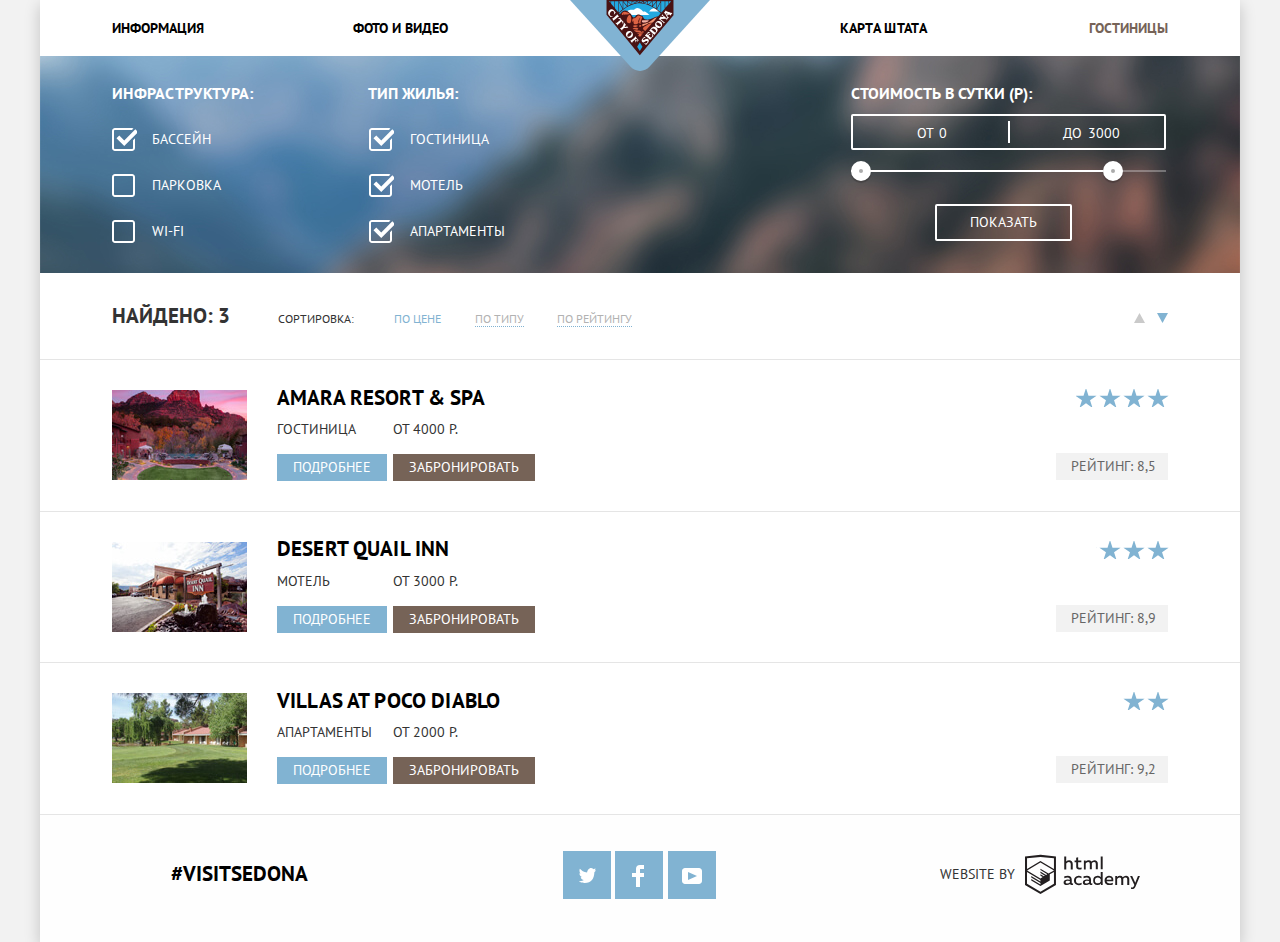
==== commit ed487881: "Change name of svg folder to (svg-icons) and update paths (previous commit didn't work)" ====
--- a/catalog.html
+++ b/catalog.html
@@ -11,7 +11,7 @@
     <div class="container page-catalog">
       <header class="main-header">
         <div class="main-header-logo">
-          <a href="index.html"><img src="img/svg/logo-sedona.svg" width="140" height="71" alt="City Of Sedona Logo"></a>
+          <a href="index.html"><img src="img/svg-icons/logo-sedona.svg" width="140" height="71" alt="City Of Sedona Logo"></a>
         </div>
 
         <nav class="main-navigation">
--- a/css/style.min.css
+++ b/css/style.min.css
@@ -1 +1 @@
-html{-webkit-box-sizing:border-box;box-sizing:border-box}*,:before,:after{-webkit-box-sizing:inherit;box-sizing:inherit}body{margin:0;padding:0;font-family:"PT Sans",Arial,sans-serif;font-size:14px;line-height:21px;font-weight:400;text-transform:uppercase;color:#333;background-color:#f2f2f2}a{text-decoration:none}img{max-width:100%}.button{font:inherit;text-align:center;color:#fff;vertical-align:middle;text-transform:uppercase;border:none}.button-search,.social-button,.button-more{background-color:#81b3d2}.button-search:hover,.button-search:focus,.social-button:hover,.social-button:focus,.button-more:hover,.button-more:focus{background-color:#669ec0}.button-search:active,.social-button:active,.button-more:active{color:rgba(255,255,255,0.3);background-color:#5496bd}.button-show-form,.button-book{background-color:#766357}.button-show-form:hover,.button-show-form:focus,.button-book:hover,.button-book:focus{background-color:#604e43}.button-show-form:active,.button-book:active{color:rgba(255,255,255,0.3);background-color:#503e33}.visually-hidden:not(:focus):not(:active),input[type="checkbox"].visually-hidden,input[type="radio"].visually-hidden{position:absolute;width:1px;height:1px;margin:-1px;border:0;padding:0;white-space:nowrap;-webkit-clip-path:inset(100%);clip-path:inset(100%);clip:rect(0 0 0 0);overflow:hidden}.container{max-width:1200px;min-width:768px;margin:0 auto;background-color:#fff;-webkit-box-shadow:0 5px 15px 0 rgba(0,1,1,0.2);box-shadow:0 5px 15px 0 rgba(0,1,1,0.2)}.main-navigation{line-height:26px;font-weight:700}.main-header{position:relative}.main-header-logo{position:absolute;right:calc(50% - 70px);z-index:1}.site-navigation-list{display:-webkit-box;display:-ms-flexbox;display:flex;-webkit-box-pack:justify;-ms-flex-pack:justify;justify-content:space-between;-webkit-box-align:center;-ms-flex-align:center;align-items:center;-ms-flex-wrap:wrap;flex-wrap:wrap;min-height:56px;margin:0;padding:0 6%;list-style:none}.site-navigation-item{width:22%}.site-navigation-item:nth-child(-n+2){text-align:left}.site-navigation-item:nth-child(n+3){text-align:right}.site-navigation-item:nth-child(2){margin-right:9.5%}.site-navigation-item a[href="map.html"]{letter-spacing:.3px}.site-navigation-item a{color:#000}.site-navigation-item a:hover:not(.current-page),.site-navigation-item a:focus:not(.current-page){color:#81b3d2}.site-navigation-item a:active{color:#b2b2b2}.site-navigation-item .current-page{color:#766357}.hero-image-section{position:relative;height:508px;overflow:hidden}.hero-image-section::after{content:'';position:absolute;top:0;right:0;bottom:0;left:0;background:url(../img/Svg/polygon.svg);background-repeat:no-repeat;background-position:bottom center}_:-ms-fullscreen,:root .hero-image-section::after{background-position:0 226px}.hero-image{position:absolute;left:50%;-webkit-transform:translate(-50%);transform:translate(-50%);height:508px}.hero-image-text{position:absolute;top:15%;right:calc(50% - 229px)}.lead-lines{padding:60px 6% 35px;line-height:26px;text-align:center}.lead-main{width:500px;margin:0 auto;font-size:21px;font-weight:700;letter-spacing:.2px}.lead-secondary{margin-top:29px;letter-spacing:.1px}.features-general-list,.features-ordered-list{padding:0;list-style:none;text-align:center}.features h3{margin:21px 30px;font-size:21px;line-height:21px;font-weight:700}.feature-with-image,.features-general-list,.features-ordered-list{display:-webkit-box;display:-ms-flexbox;display:flex;-webkit-box-orient:horizontal;-webkit-box-direction:normal;-ms-flex-direction:row;flex-direction:row;-ms-flex-wrap:wrap;flex-wrap:wrap;margin:0}.feature-with-image{color:#fff;background-color:#81b3d2}.feature-text,.feature-general-item,.feature-ordered-item{width:33.3%}.feature-text{text-align:center;padding:46.5px 4% 46px}.feature-text h3{width:151px;margin:0 auto}.feature-number{margin:25px 0 21px}.feature-image{width:66.7%;position:relative;overflow:hidden}.feature-image img{position:absolute;top:50%;left:50%;-webkit-transform:translate(-50%,-50%);transform:translate(-50%,-50%)}.feature-general-item::before{content:'';position:absolute;top:61px;left:50%;width:75px;height:72px;-webkit-transform:translate(-50%);transform:translate(-50%);background-repeat:no-repeat}.feature-general-item:nth-child(1)::before{background-image:url(../img/Svg/icon-1.svg)}.feature-general-item:nth-child(2)::before{background-image:url(../img/Svg/icon-3.svg)}.feature-general-item:nth-child(3)::before{top:57px;width:61px;height:77px;background-image:url(../img/Svg/icon-2.svg)}.feature-general-item{position:relative;padding:140px 0 81px}.feature-general-item p{max-width:290px;margin:25px auto 0}.features-ordered{background-color:#eee}.features-ordered-list{background-color:#eee}.feature-ordered-item{padding:46px 0 60px}.feature-ordered-item h3{width:118px;margin:0 auto}.feature-ordered-item p:not(.feature-number){max-width:270px;margin:0 auto}.search-hotel{position:relative;padding-top:26px;text-align:center}.search-hotel h2{margin-bottom:23.5px;font-size:30px;line-height:36px;font-weight:700}.search-hotel-promo{margin-bottom:47px;line-height:24px}.button-show-form{display:block;width:568px;margin:0 auto;padding:28px 0 32px}.button-show-form,.button-search{font-size:21px;line-height:26px;font-weight:700}.modal-form-show{display:block;-webkit-animation:bounce 1s ease;animation:bounce 1s ease}.modal-form-hide{display:none}.search-hotel-form{position:absolute;left:50%;-webkit-transform:translate(-50%);transform:translate(-50%);z-index:1;width:568px;padding:55px 54px;background-color:#fff}.search-hotel-form input,.search-hotel-form label{line-height:26px;font-weight:700}.search-hotel-form input{font:inherit;background-color:#f2f2f2;border:none}.search-hotel-form input:hover{background-color:#ebebeb}.search-hotel-form input:focus{outline:2px solid #ebebeb;background-color:#fff}.search-hotel-form p{margin-top:0}.search-form-arrival,.search-form-departure{margin-bottom:30px}.search-text-input{width:345px;height:38px;margin-left:16px;padding-left:13px;text-transform:uppercase}.search-form-arrival,.search-form-departure{position:relative}.calendar-icon{position:absolute;top:7px;right:4px;border:none;background-color:transparent}.calendar-icon:hover svg,.calendar-icon:focus svg{fill:#000}.calendar-icon:active svg{fill:#81b3d2}.search-form-numbers{display:-webkit-box;display:-ms-flexbox;display:flex;-ms-flex-wrap:wrap;flex-wrap:wrap}.search-form-numbers input[type="number"]{width:40px;height:38px;padding-left:14px;text-align:center}input[type="number"]{-moz-appearance:textfield}input[type="number"]:focus{-moz-appearance:spinner}.search-form-adults,.search-form-children{position:relative;width:50%}.search-form-adults .button-minus,.search-form-adults .button-plus,.search-form-children .button-minus,.search-form-children .button-plus{position:absolute;top:0;width:38px;height:38px;font-size:30px;color:#a9a9a9;border:none;background-color:#f2f2f2;cursor:pointer}.search-form-adults label{margin-right:75px}.search-form-children label{margin-right:62px;padding-left:13px}.search-form-adults .button-minus{right:79px}.search-form-adults .button-plus{right:3px}.search-form-adults{text-align:left}.search-form-children .button-minus{right:76px}.search-form-children .button-plus{right:0}.search-form-numbers .button-minus:hover,.search-form-numbers .button-minus:focus,.search-form-numbers .button-plus:hover,.search-form-numbers .button-plus:focus{color:#000}.search-form-numbers .button-minus:active,.search-form-numbers .button-plus:active{color:#81b3d2}.button-search{width:458px;min-height:58px;margin-top:39px}.section-map{position:relative;min-height:473px;overflow:visible}.section-map iframe{position:absolute;display:block;width:100%;height:593px;background-color:#c8ecb8;background-image:url(../img/map.png);background-repeat:no-repeat;border:0}.main-footer{position:relative;display:-webkit-box;display:-ms-flexbox;display:flex;-ms-flex-wrap:wrap;flex-wrap:wrap;z-index:1;padding:25px 0;background-color:rgba(254,254,254,0.9)}.page-index .main-footer{margin-top:-125px}.footer-hashtag,.footer-social,.footer-copyright{width:33.3%;text-align:center}.footer-hashtag{font-size:21px;line-height:26px;font-weight:700}.footer-hashtag a{color:#000}.footer-hashtag a:hover,.footer-hashtag a:focus{color:#81b3d2}.footer-hashtag a:active{color:#b2b2b2}.footer-social ul{display:-webkit-box;display:-ms-flexbox;display:flex;-webkit-box-pack:center;-ms-flex-pack:center;justify-content:center;-webkit-box-align:center;-ms-flex-align:center;align-items:center;-ms-flex-wrap:wrap;flex-wrap:wrap;height:71px;margin:0;padding:0;list-style:none}.social-button{position:relative;display:inline-block;width:48px;height:48px;margin:0 2.2px;background-color:#81b3d2;vertical-align:top}.social-button::before{content:'';position:absolute;background-repeat:no-repeat}.social-button-twit::before{top:17px;left:16px;width:17px;height:15px;background-image:url(../img/svg/twitter.svg)}.social-button-fb::before{top:14px;left:17px;width:17px;height:22px;background-image:url(../img/svg/fb-icon.svg)}.social-button-youtube::before{top:17px;left:14px;width:20px;height:17px;background-image:url(../img/svg/youtube.svg)}.social-button:hover,.social-button:focus{background-color:#669ec0}.social-button:active{background-color:#5496bd}.social-button:active::before{opacity:.3}.footer-copyright{line-height:26px}.footer-copyright span,.footer-copyright a{display:inline-block;vertical-align:middle}.footer-copyright span{margin-left:2px;padding-bottom:8px}.copyright-link{margin-left:6px}.copyright-link:hover svg,.copyright-link:focus svg{fill:#81b3d2}.copyright-link:active svg{fill:#bdbbbc}.hotel-filters{min-height:217px;color:#fff;background-color:#5e89b0;background-image:url(../img/hotels-blur-back.jpg);background-position:0 -54px}.filters-form{display:-webkit-box;display:-ms-flexbox;display:flex;-ms-flex-wrap:wrap;flex-wrap:wrap;-webkit-box-pack:justify;-ms-flex-pack:justify;justify-content:space-between;padding:27px 6% 17px}.filters-form fieldset{max-width:25%;padding:0;border:none}.filter-legend{font-size:16px;font-weight:700}.filters-form ul{list-style:none}.filter-infrastructure legend{letter-spacing:.3px}.filter-infrastructure label,.filter-hotel-type label{position:relative}.filter-checkbox + label::before{content:'';position:absolute;left:-39.6px;top:-2px;width:25px;height:23px;background-image:url(../img/svg/checkbox-off.svg);background-repeat:no-repeat}.filter-checkbox:checked + label::before{background-image:url(../img/svg/checkbox-on.svg)}.filter-checkbox:checked:disabled + label::before{background-image:url(../img/svg/checkbox-on-disabled.svg)}.filter-checkbox:disabled + label::before{background-image:url(../img/svg/checkbox-off-disabled.svg)}.filter-checkbox:focus + label::before{outline:3px solid #81b3d2}.hotel-type-list label{padding-left:2px}.infrastructure-list li,.hotel-type-list li{margin-top:25px}.filter-checkbox:hover + label,.filter-checkbox:focus + label{color:#fff}.filter-checkbox:disabled + label{color:#6a6a6a}.filter-infrastructure{margin-left:0}.filter-hotel-type{margin-left:10.7%}.filter-price-controls{width:315px;margin-top:10px}.filter-price{margin-left:auto}.filter-range-title{margin-bottom:9px;font-weight:600;font-size:16px;line-height:21px}.price-controls{position:relative;height:36px;margin-bottom:20px;font-size:0;border:2px solid #fff;border-radius:2px}.price-controls::after{content:"";position:absolute;top:50%;left:50%;width:2px;height:22px;background:#fff;-webkit-transform:translate(-50%,-50%);transform:translate(-50%,-50%)}.price-controls label{display:inline-block;font-size:14px;line-height:32px;vertical-align:top;cursor:pointer}.price-controls .min-price,.price-controls .max-price{width:146px;padding-left:64px}.price-controls input{width:50px;margin:0;color:inherit;font:inherit;background:none;border:none}.range-controls{position:relative;margin-bottom:14px}.range-controls .scale{height:2px;background:rgba(255,255,255,0.3)}.range-controls .bar{width:80%;height:2px;background:#fff}.range-toggle{position:absolute;top:-9px;width:4px;height:4px;background:#ababab;border:8px solid #fff;border-radius:50%;-webkit-box-shadow:0 2px 1px 0 rgba(0,1,1,0.2);box-shadow:0 2px 1px 0 rgba(0,1,1,0.2);cursor:pointer;-webkit-box-sizing:content-box;box-sizing:content-box}.range-toggle:hover,.range-toggle:focus{top:-10px;border:9px solid #fff}.range-toggle-min{left:0}.range-toggle-max{left:80%}.button-filter{width:137px;margin-top:18px;margin-left:84px;padding:6px;background-color:transparent;border:2px solid #fff;border-radius:2px;cursor:pointer}.button-filter:hover,.button-filter:focus{color:#000;background:#fff}.sorting-result,.hotel-name{max-width:300px;font-size:21px;line-height:26px;font-weight:700}.sorting,.hotel-item{display:-webkit-box;display:-ms-flexbox;display:flex;-ms-flex-wrap:wrap;flex-wrap:wrap;padding:0 6%;border-bottom:1px solid #e5e5e5}.sorting{padding:9px 6%;-webkit-box-align:center;-ms-flex-align:center;align-items:center}.sorting-result{margin-right:48px}.sorting-options{display:-webkit-box;display:-ms-flexbox;display:flex;-ms-flex-wrap:wrap;flex-wrap:wrap;max-width:40%;margin-top:5px;font-size:12px;line-height:18px}.sorting-label{margin:0 40px 0 0}.sortings-list{display:-webkit-box;display:-ms-flexbox;display:flex;-ms-flex-wrap:wrap;flex-wrap:wrap;-webkit-box-pack:justify;-ms-flex-pack:justify;justify-content:space-between;width:238px}.sortings-list,.hotels-list{margin:0;padding:0;list-style:none}.sortings-item a{color:#b2b2b2}.sortings-item-active a,.sortings-item a:hover,.sortings-item a:focus{color:#81b3d2}.sortings-item a:active{color:#000}.sortings-item:not(.sortings-item-active) a:not(:active){border-bottom:1px dotted #81b3d2}.sorting-arrows{max-width:40px;margin-top:4px;margin-left:auto}.sorting-up{padding-right:8px}.sort-arrow-item:hover path,.sort-arrow-item:focus path{fill:#231F20}.sort-arrow-item.active path,.sort-arrow-item:active path{fill:#81b3d2}.hotel-item{padding:30px 6% 24.5px}.hotel-image{margin-right:30px}.hotel-item-info{display:-webkit-box;display:-ms-flexbox;display:flex;-ms-flex-wrap:wrap;flex-wrap:wrap;max-width:258px}.hotel-name{width:100%;margin:-5.5px 0 -3px;letter-spacing:.15px}.hotel-name a{color:#000}.hotel-info{width:45%}.hotel-reserve{width:55%}.hotel-type,.hotel-price{margin:7px 0 14px}.button-more,.button-book{display:inline-block;padding:3px 0;vertical-align:top}.button-more{width:110px}.button-book{width:142px}.hotel-item-rating{width:112px;margin-left:auto}.rating-stars{height:18px;margin:0;margin-top:-1px;margin-right:-2px;background-image:url(../img/svg/star.svg);background-repeat:repeat no-repeat;background-position:right center;background-size:24px 20px}.stars-4{margin-left:20px}.stars-3{margin-left:40px}.stars-2{margin-left:65px}.rating-user-mark{margin:46px 0 0;padding:3px 0 3px 3px;text-align:center;color:#666;background-color:#f2f2f2}.hotel-name a:hover,.hotel-name a:focus{color:#81b3d2}.hotel-name a:active{color:#b2b2b2}@-webkit-keyframes bounce{0%{-webkit-transform:translate(-50%,-150px);transform:translate(-50%,-150px)}50%{-webkit-transform:translate(-50%,25px);transform:translate(-50%,25px)}75%{-webkit-transform:translate(-50%,-50px);transform:translate(-50%,-50px)}90%{-webkit-transform:translate(-50%,5px);transform:translate(-50%,5px)}100%{-webkit-transform:translate(-50%,0);transform:translate(-50%,0)}}@keyframes bounce{0%{-webkit-transform:translate(-50%,-150px);transform:translate(-50%,-150px)}50%{-webkit-transform:translate(-50%,25px);transform:translate(-50%,25px)}75%{-webkit-transform:translate(-50%,-50px);transform:translate(-50%,-50px)}90%{-webkit-transform:translate(-50%,5px);transform:translate(-50%,5px)}100%{-webkit-transform:translate(-50%,0);transform:translate(-50%,0)}}
+html{-webkit-box-sizing:border-box;box-sizing:border-box}*,:before,:after{-webkit-box-sizing:inherit;box-sizing:inherit}body{margin:0;padding:0;font-family:"PT Sans",Arial,sans-serif;font-size:14px;line-height:21px;font-weight:400;text-transform:uppercase;color:#333;background-color:#f2f2f2}a{text-decoration:none}img{max-width:100%}.button{font:inherit;text-align:center;color:#fff;vertical-align:middle;text-transform:uppercase;border:none}.button-search,.social-button,.button-more{background-color:#81b3d2}.button-search:hover,.button-search:focus,.social-button:hover,.social-button:focus,.button-more:hover,.button-more:focus{background-color:#669ec0}.button-search:active,.social-button:active,.button-more:active{color:rgba(255,255,255,0.3);background-color:#5496bd}.button-show-form,.button-book{background-color:#766357}.button-show-form:hover,.button-show-form:focus,.button-book:hover,.button-book:focus{background-color:#604e43}.button-show-form:active,.button-book:active{color:rgba(255,255,255,0.3);background-color:#503e33}.visually-hidden:not(:focus):not(:active),input[type="checkbox"].visually-hidden,input[type="radio"].visually-hidden{position:absolute;width:1px;height:1px;margin:-1px;border:0;padding:0;white-space:nowrap;-webkit-clip-path:inset(100%);clip-path:inset(100%);clip:rect(0 0 0 0);overflow:hidden}.container{max-width:1200px;min-width:768px;margin:0 auto;background-color:#fff;-webkit-box-shadow:0 5px 15px 0 rgba(0,1,1,0.2);box-shadow:0 5px 15px 0 rgba(0,1,1,0.2)}.main-navigation{line-height:26px;font-weight:700}.main-header{position:relative}.main-header-logo{position:absolute;right:calc(50% - 70px);z-index:1}.site-navigation-list{display:-webkit-box;display:-ms-flexbox;display:flex;-webkit-box-pack:justify;-ms-flex-pack:justify;justify-content:space-between;-webkit-box-align:center;-ms-flex-align:center;align-items:center;-ms-flex-wrap:wrap;flex-wrap:wrap;min-height:56px;margin:0;padding:0 6%;list-style:none}.site-navigation-item{width:22%}.site-navigation-item:nth-child(-n+2){text-align:left}.site-navigation-item:nth-child(n+3){text-align:right}.site-navigation-item:nth-child(2){margin-right:9.5%}.site-navigation-item a[href="map.html"]{letter-spacing:.3px}.site-navigation-item a{color:#000}.site-navigation-item a:hover:not(.current-page),.site-navigation-item a:focus:not(.current-page){color:#81b3d2}.site-navigation-item a:active{color:#b2b2b2}.site-navigation-item .current-page{color:#766357}.hero-image-section{position:relative;height:508px;overflow:hidden}.hero-image-section::after{content:'';position:absolute;top:0;right:0;bottom:0;left:0;background:url(../img/svg-icons/polygon.svg);background-repeat:no-repeat;background-position:bottom center}_:-ms-fullscreen,:root .hero-image-section::after{background-position:0 226px}.hero-image{position:absolute;left:50%;-webkit-transform:translate(-50%);transform:translate(-50%);height:508px}.hero-image-text{position:absolute;top:15%;right:calc(50% - 229px)}.lead-lines{padding:60px 6% 35px;line-height:26px;text-align:center}.lead-main{width:500px;margin:0 auto;font-size:21px;font-weight:700;letter-spacing:.2px}.lead-secondary{margin-top:29px;letter-spacing:.1px}.features-general-list,.features-ordered-list{padding:0;list-style:none;text-align:center}.features h3{margin:21px 30px;font-size:21px;line-height:21px;font-weight:700}.feature-with-image,.features-general-list,.features-ordered-list{display:-webkit-box;display:-ms-flexbox;display:flex;-webkit-box-orient:horizontal;-webkit-box-direction:normal;-ms-flex-direction:row;flex-direction:row;-ms-flex-wrap:wrap;flex-wrap:wrap;margin:0}.feature-with-image{color:#fff;background-color:#81b3d2}.feature-text,.feature-general-item,.feature-ordered-item{width:33.3%}.feature-text{text-align:center;padding:46.5px 4% 46px}.feature-text h3{width:151px;margin:0 auto}.feature-number{margin:25px 0 21px}.feature-image{width:66.7%;position:relative;overflow:hidden}.feature-image img{position:absolute;top:50%;left:50%;-webkit-transform:translate(-50%,-50%);transform:translate(-50%,-50%)}.feature-general-item::before{content:'';position:absolute;top:61px;left:50%;width:75px;height:72px;-webkit-transform:translate(-50%);transform:translate(-50%);background-repeat:no-repeat}.feature-general-item:nth-child(1)::before{background-image:url(../img/svg-icons/icon-1.svg)}.feature-general-item:nth-child(2)::before{background-image:url(../img/svg-icons/icon-3.svg)}.feature-general-item:nth-child(3)::before{top:57px;width:61px;height:77px;background-image:url(../img/svg-icons/icon-2.svg)}.feature-general-item{position:relative;padding:140px 0 81px}.feature-general-item p{max-width:290px;margin:25px auto 0}.features-ordered{background-color:#eee}.features-ordered-list{background-color:#eee}.feature-ordered-item{padding:46px 0 60px}.feature-ordered-item h3{width:118px;margin:0 auto}.feature-ordered-item p:not(.feature-number){max-width:270px;margin:0 auto}.search-hotel{position:relative;padding-top:26px;text-align:center}.search-hotel h2{margin-bottom:23.5px;font-size:30px;line-height:36px;font-weight:700}.search-hotel-promo{margin-bottom:47px;line-height:24px}.button-show-form{display:block;width:568px;margin:0 auto;padding:28px 0 32px}.button-show-form,.button-search{font-size:21px;line-height:26px;font-weight:700}.modal-form-show{display:block;-webkit-animation:bounce 1s ease;animation:bounce 1s ease}.modal-form-hide{display:none}.search-hotel-form{position:absolute;left:50%;-webkit-transform:translate(-50%);transform:translate(-50%);z-index:1;width:568px;padding:55px 54px;background-color:#fff}.search-hotel-form input,.search-hotel-form label{line-height:26px;font-weight:700}.search-hotel-form input{font:inherit;background-color:#f2f2f2;border:none}.search-hotel-form input:hover{background-color:#ebebeb}.search-hotel-form input:focus{outline:2px solid #ebebeb;background-color:#fff}.search-hotel-form p{margin-top:0}.search-form-arrival,.search-form-departure{margin-bottom:30px}.search-text-input{width:345px;height:38px;margin-left:16px;padding-left:13px;text-transform:uppercase}.search-form-arrival,.search-form-departure{position:relative}.calendar-icon{position:absolute;top:7px;right:4px;border:none;background-color:transparent}.calendar-icon:hover svg,.calendar-icon:focus svg{fill:#000}.calendar-icon:active svg{fill:#81b3d2}.search-form-numbers{display:-webkit-box;display:-ms-flexbox;display:flex;-ms-flex-wrap:wrap;flex-wrap:wrap}.search-form-numbers input[type="number"]{width:40px;height:38px;padding-left:14px;text-align:center}input[type="number"]{-moz-appearance:textfield}input[type="number"]:focus{-moz-appearance:spinner}.search-form-adults,.search-form-children{position:relative;width:50%}.search-form-adults .button-minus,.search-form-adults .button-plus,.search-form-children .button-minus,.search-form-children .button-plus{position:absolute;top:0;width:38px;height:38px;font-size:30px;color:#a9a9a9;border:none;background-color:#f2f2f2;cursor:pointer}.search-form-adults label{margin-right:75px}.search-form-children label{margin-right:62px;padding-left:13px}.search-form-adults .button-minus{right:79px}.search-form-adults .button-plus{right:3px}.search-form-adults{text-align:left}.search-form-children .button-minus{right:76px}.search-form-children .button-plus{right:0}.search-form-numbers .button-minus:hover,.search-form-numbers .button-minus:focus,.search-form-numbers .button-plus:hover,.search-form-numbers .button-plus:focus{color:#000}.search-form-numbers .button-minus:active,.search-form-numbers .button-plus:active{color:#81b3d2}.button-search{width:458px;min-height:58px;margin-top:39px}.section-map{position:relative;min-height:473px;overflow:visible}.section-map iframe{position:absolute;display:block;width:100%;height:593px;background-color:#c8ecb8;background-image:url(../img/map.png);background-repeat:no-repeat;border:0}.main-footer{position:relative;display:-webkit-box;display:-ms-flexbox;display:flex;-ms-flex-wrap:wrap;flex-wrap:wrap;z-index:1;padding:25px 0;background-color:rgba(254,254,254,0.9)}.page-index .main-footer{margin-top:-125px}.footer-hashtag,.footer-social,.footer-copyright{width:33.3%;text-align:center}.footer-hashtag{font-size:21px;line-height:26px;font-weight:700}.footer-hashtag a{color:#000}.footer-hashtag a:hover,.footer-hashtag a:focus{color:#81b3d2}.footer-hashtag a:active{color:#b2b2b2}.footer-social ul{display:-webkit-box;display:-ms-flexbox;display:flex;-webkit-box-pack:center;-ms-flex-pack:center;justify-content:center;-webkit-box-align:center;-ms-flex-align:center;align-items:center;-ms-flex-wrap:wrap;flex-wrap:wrap;height:71px;margin:0;padding:0;list-style:none}.social-button{position:relative;display:inline-block;width:48px;height:48px;margin:0 2.2px;background-color:#81b3d2;vertical-align:top}.social-button::before{content:'';position:absolute;background-repeat:no-repeat}.social-button-twit::before{top:17px;left:16px;width:17px;height:15px;background-image:url(../img/svg-icons/twitter.svg)}.social-button-fb::before{top:14px;left:17px;width:17px;height:22px;background-image:url(../img/svg-icons/fb-icon.svg)}.social-button-youtube::before{top:17px;left:14px;width:20px;height:17px;background-image:url(../img/svg-icons/youtube.svg)}.social-button:hover,.social-button:focus{background-color:#669ec0}.social-button:active{background-color:#5496bd}.social-button:active::before{opacity:.3}.footer-copyright{line-height:26px}.footer-copyright span,.footer-copyright a{display:inline-block;vertical-align:middle}.footer-copyright span{margin-left:2px;padding-bottom:8px}.copyright-link{margin-left:6px}.copyright-link:hover svg,.copyright-link:focus svg{fill:#81b3d2}.copyright-link:active svg{fill:#bdbbbc}.hotel-filters{min-height:217px;color:#fff;background-color:#5e89b0;background-image:url(../img/hotels-blur-back.jpg);background-position:0 -54px}.filters-form{display:-webkit-box;display:-ms-flexbox;display:flex;-ms-flex-wrap:wrap;flex-wrap:wrap;-webkit-box-pack:justify;-ms-flex-pack:justify;justify-content:space-between;padding:27px 6% 17px}.filters-form fieldset{max-width:25%;padding:0;border:none}.filter-legend{font-size:16px;font-weight:700}.filters-form ul{list-style:none}.filter-infrastructure legend{letter-spacing:.3px}.filter-infrastructure label,.filter-hotel-type label{position:relative}.filter-checkbox + label::before{content:'';position:absolute;left:-39.6px;top:-2px;width:25px;height:23px;background-image:url(../img/svg-icons/checkbox-off.svg);background-repeat:no-repeat}.filter-checkbox:checked + label::before{background-image:url(../img/svg-icons/checkbox-on.svg)}.filter-checkbox:checked:disabled + label::before{background-image:url(../img/svg-icons/checkbox-on-disabled.svg)}.filter-checkbox:disabled + label::before{background-image:url(../img/svg-icons/checkbox-off-disabled.svg)}.filter-checkbox:focus + label::before{outline:3px solid #81b3d2}.hotel-type-list label{padding-left:2px}.infrastructure-list li,.hotel-type-list li{margin-top:25px}.filter-checkbox:hover + label,.filter-checkbox:focus + label{color:#fff}.filter-checkbox:disabled + label{color:#6a6a6a}.filter-infrastructure{margin-left:0}.filter-hotel-type{margin-left:10.7%}.filter-price-controls{width:315px;margin-top:10px}.filter-price{margin-left:auto}.filter-range-title{margin-bottom:9px;font-weight:600;font-size:16px;line-height:21px}.price-controls{position:relative;height:36px;margin-bottom:20px;font-size:0;border:2px solid #fff;border-radius:2px}.price-controls::after{content:"";position:absolute;top:50%;left:50%;width:2px;height:22px;background:#fff;-webkit-transform:translate(-50%,-50%);transform:translate(-50%,-50%)}.price-controls label{display:inline-block;font-size:14px;line-height:32px;vertical-align:top;cursor:pointer}.price-controls .min-price,.price-controls .max-price{width:146px;padding-left:64px}.price-controls input{width:50px;margin:0;color:inherit;font:inherit;background:none;border:none}.range-controls{position:relative;margin-bottom:14px}.range-controls .scale{height:2px;background:rgba(255,255,255,0.3)}.range-controls .bar{width:80%;height:2px;background:#fff}.range-toggle{position:absolute;top:-9px;width:4px;height:4px;background:#ababab;border:8px solid #fff;border-radius:50%;-webkit-box-shadow:0 2px 1px 0 rgba(0,1,1,0.2);box-shadow:0 2px 1px 0 rgba(0,1,1,0.2);cursor:pointer;-webkit-box-sizing:content-box;box-sizing:content-box}.range-toggle:hover,.range-toggle:focus{top:-10px;border:9px solid #fff}.range-toggle-min{left:0}.range-toggle-max{left:80%}.button-filter{width:137px;margin-top:18px;margin-left:84px;padding:6px;background-color:transparent;border:2px solid #fff;border-radius:2px;cursor:pointer}.button-filter:hover,.button-filter:focus{color:#000;background:#fff}.sorting-result,.hotel-name{max-width:300px;font-size:21px;line-height:26px;font-weight:700}.sorting,.hotel-item{display:-webkit-box;display:-ms-flexbox;display:flex;-ms-flex-wrap:wrap;flex-wrap:wrap;padding:0 6%;border-bottom:1px solid #e5e5e5}.sorting{padding:9px 6%;-webkit-box-align:center;-ms-flex-align:center;align-items:center}.sorting-result{margin-right:48px}.sorting-options{display:-webkit-box;display:-ms-flexbox;display:flex;-ms-flex-wrap:wrap;flex-wrap:wrap;max-width:40%;margin-top:5px;font-size:12px;line-height:18px}.sorting-label{margin:0 40px 0 0}.sortings-list{display:-webkit-box;display:-ms-flexbox;display:flex;-ms-flex-wrap:wrap;flex-wrap:wrap;-webkit-box-pack:justify;-ms-flex-pack:justify;justify-content:space-between;width:238px}.sortings-list,.hotels-list{margin:0;padding:0;list-style:none}.sortings-item a{color:#b2b2b2}.sortings-item-active a,.sortings-item a:hover,.sortings-item a:focus{color:#81b3d2}.sortings-item a:active{color:#000}.sortings-item:not(.sortings-item-active) a:not(:active){border-bottom:1px dotted #81b3d2}.sorting-arrows{max-width:40px;margin-top:4px;margin-left:auto}.sorting-up{padding-right:8px}.sort-arrow-item:hover path,.sort-arrow-item:focus path{fill:#231F20}.sort-arrow-item.active path,.sort-arrow-item:active path{fill:#81b3d2}.hotel-item{padding:30px 6% 24.5px}.hotel-image{margin-right:30px}.hotel-item-info{display:-webkit-box;display:-ms-flexbox;display:flex;-ms-flex-wrap:wrap;flex-wrap:wrap;max-width:258px}.hotel-name{width:100%;margin:-5.5px 0 -3px;letter-spacing:.15px}.hotel-name a{color:#000}.hotel-info{width:45%}.hotel-reserve{width:55%}.hotel-type,.hotel-price{margin:7px 0 14px}.button-more,.button-book{display:inline-block;padding:3px 0;vertical-align:top}.button-more{width:110px}.button-book{width:142px}.hotel-item-rating{width:112px;margin-left:auto}.rating-stars{height:18px;margin:0;margin-top:-1px;margin-right:-2px;background-image:url(../img/svg-icons/star.svg);background-repeat:repeat no-repeat;background-position:right center;background-size:24px 20px}.stars-4{margin-left:20px}.stars-3{margin-left:40px}.stars-2{margin-left:65px}.rating-user-mark{margin:46px 0 0;padding:3px 0 3px 3px;text-align:center;color:#666;background-color:#f2f2f2}.hotel-name a:hover,.hotel-name a:focus{color:#81b3d2}.hotel-name a:active{color:#b2b2b2}@-webkit-keyframes bounce{0%{-webkit-transform:translate(-50%,-150px);transform:translate(-50%,-150px)}50%{-webkit-transform:translate(-50%,25px);transform:translate(-50%,25px)}75%{-webkit-transform:translate(-50%,-50px);transform:translate(-50%,-50px)}90%{-webkit-transform:translate(-50%,5px);transform:translate(-50%,5px)}100%{-webkit-transform:translate(-50%,0);transform:translate(-50%,0)}}@keyframes bounce{0%{-webkit-transform:translate(-50%,-150px);transform:translate(-50%,-150px)}50%{-webkit-transform:translate(-50%,25px);transform:translate(-50%,25px)}75%{-webkit-transform:translate(-50%,-50px);transform:translate(-50%,-50px)}90%{-webkit-transform:translate(-50%,5px);transform:translate(-50%,5px)}100%{-webkit-transform:translate(-50%,0);transform:translate(-50%,0)}}
